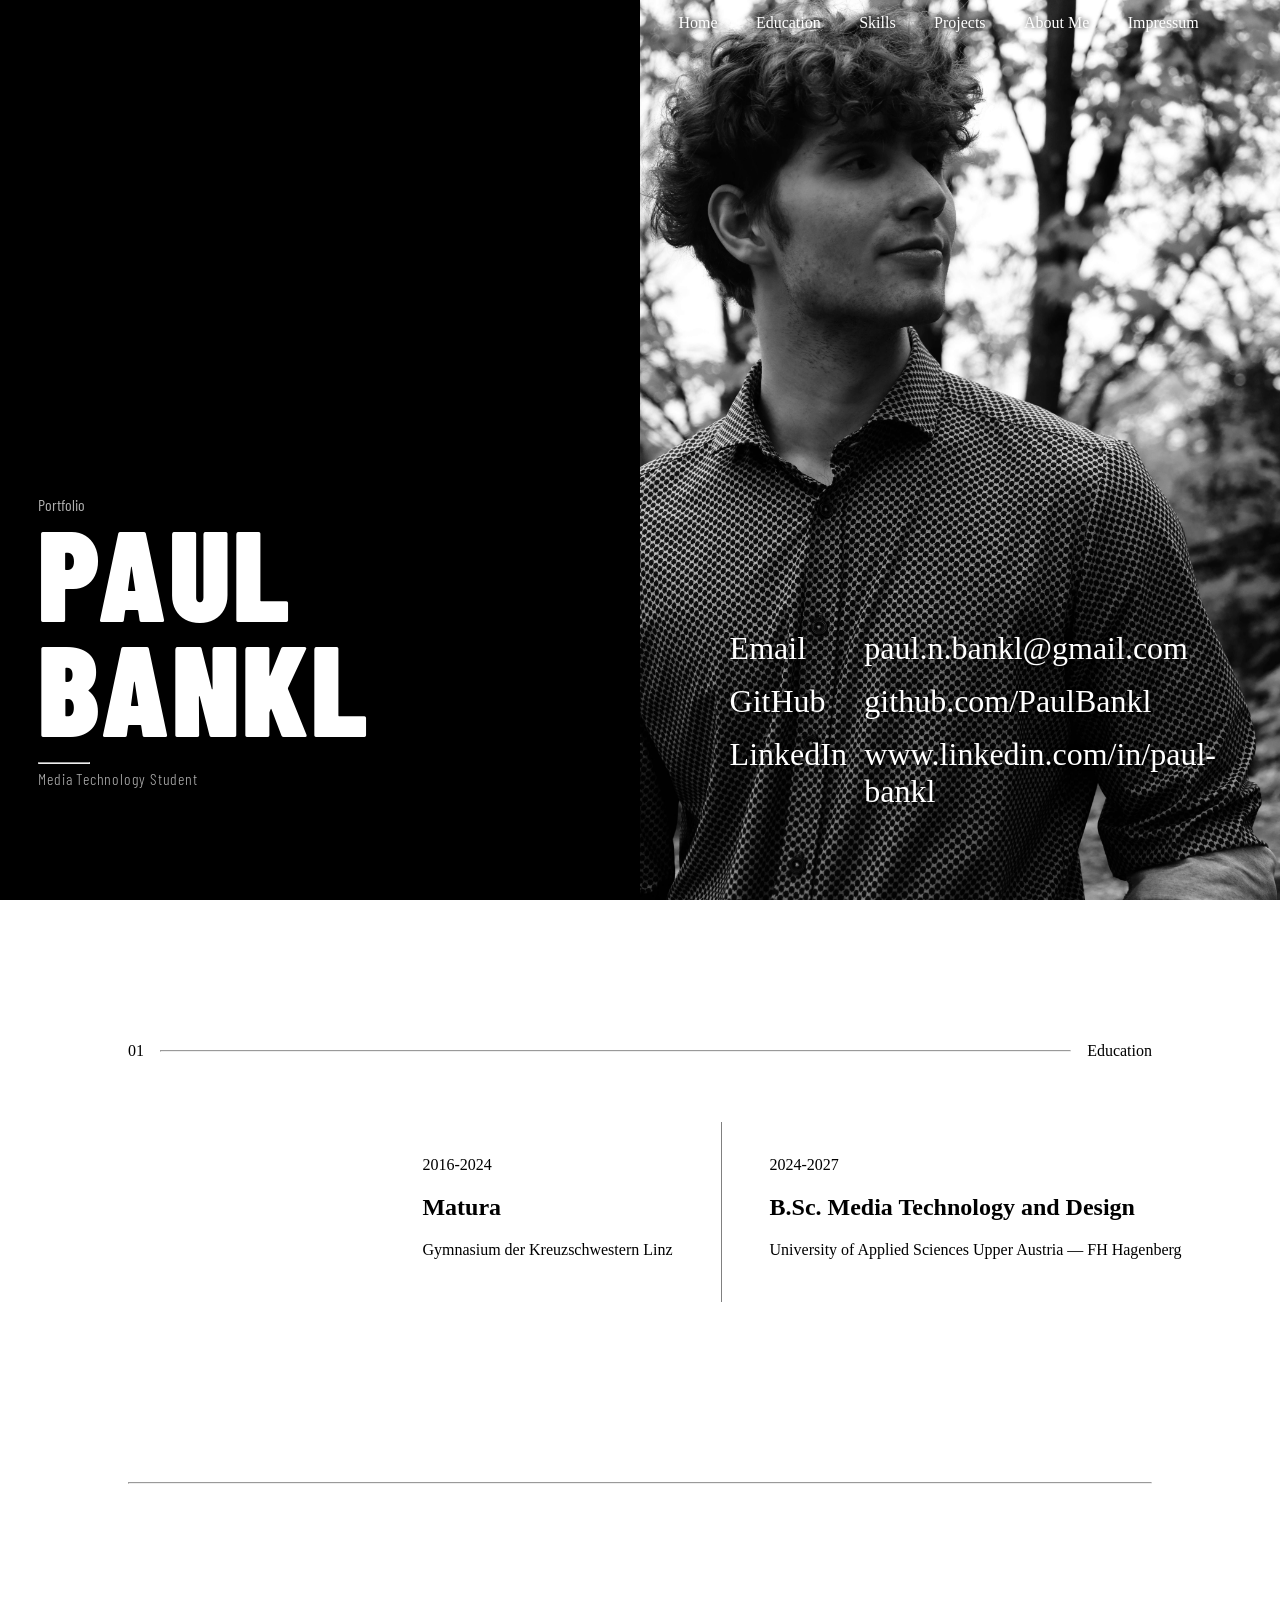
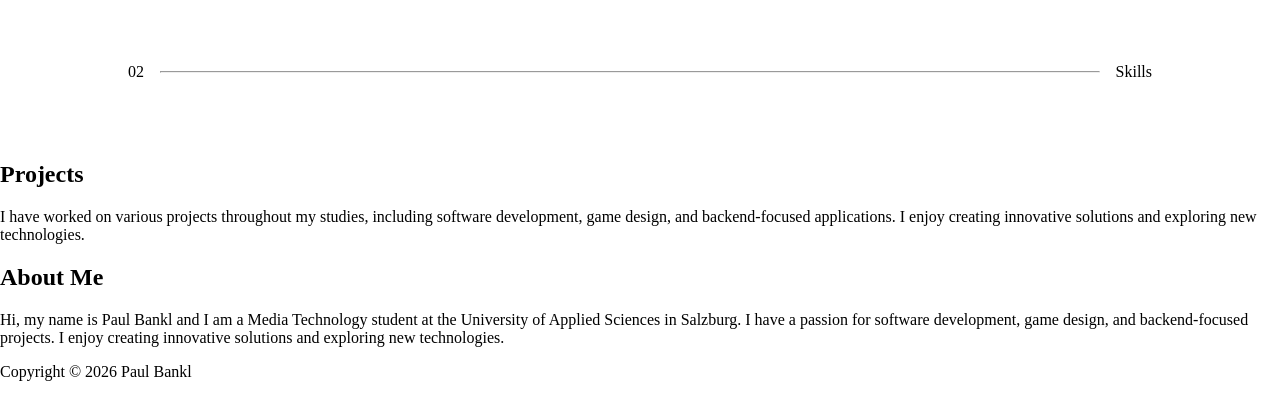
==== public/index.html @ 3359758d "First 2 Sections styled (for now)" ====
<!DOCTYPE html>
<html lang="en">

<head>
    <title>Paul Bankl Portfolio</title>
    <meta name="author" content="Paul Bankl">
    <meta charset="utf-8">
    <meta name="viewport" content="width=device-width, initial-scale=1.0">
    <link rel="stylesheet" href="style.css">

    <link rel="preconnect" href="https://fonts.googleapis.com">
    <link rel="preconnect" href="https://fonts.gstatic.com" crossorigin>
    <link href="https://fonts.googleapis.com/css2?family=Barlow+Condensed:wght@300;400;500;600;700;800;900&display=swap"
        rel="stylesheet">

</head>

<body>

    <section id="IntroArea">
        <div id="leftsideIntro">
            <div id="leftBar">
                <a href="#IntroArea">Paul Bankl - Portfolio</a>
            </div>
            <p id="p1">Portfolio</p>
            <h1 id="Name">Paul <br> Bankl</h1>
            <hr>
            <p id="p2">Media Technology Student</p>
        </div>
        <div id="rightsideIntro">
            <nav class="navbar">
                <a href="#IntroArea">Home</a>
                <a href="#Education">Education</a>
                <a href="#Skills">Skills</a>
                <a href="#Projects">Projects</a>
                <a href="#AboutMe">About Me</a>
                <a href="#footer">Impressum</a>
            </nav>
            <div class="socials">
                <div>
                    <p>Email</p>
                    <p>GitHub</p>
                    <p>LinkedIn</p>
                </div>
                <div>
                    <a href="mailto:paul.n.bankl@gmail.com">paul.n.bankl@gmail.com</a>
                    <a href="https://github.com/PaulBankl" target="_blank">github.com/PaulBankl</a>
                    <a href="https://www.linkedin.com/in/paul-bankl" target="_blank">www.linkedin.com/in/paul-bankl</a>
                </div>
            </div>
    </section>
    <section id="Education">
        <div class="topRows">
            <p>01</p>
            <hr>
            <p id="EducationTitle">Education</p>
        </div>
        <div class="edu">
            <div>
                <p>2016-2024</p>
                <h1>Matura</h1>
                <p>Gymnasium der Kreuzschwestern Linz</p>
            </div>
            <div class="vertical-line"></div>
            <div>
                <p>2024-2027</p>
                <h1>B.Sc. Media Technology and Design</h1>
                <a href="https://fh-ooe.at/campus-hagenberg" target="_blank">University of Applied Sciences Upper Austria — FH Hagenberg</a>
            </div>
        </div>
        <hr>
    </section>
    <section id="Skills">
        <div class="topRows">
            <p>02</p>
            <hr>
            <p id="SkillsTitle">Skills</p>
        </div>
    </section>
    <section id="Projects">
        <h2>Projects</h2>
        <p>I have worked on various projects throughout my studies, including software development, game design, and
            backend-focused applications. I enjoy creating innovative solutions and exploring new technologies.</p>
    </section>
    <section id="AboutMe">
        <h2>About Me</h2>
        <p>Hi, my name is Paul Bankl and I am a Media Technology student at the University of Applied Sciences in
            Salzburg. I have a passion for software development, game design, and backend-focused projects. I enjoy
            creating innovative solutions and exploring new technologies.</p>
    </section>





    <footer id="footer">
        <p>Copyright © 2026 Paul Bankl</p>

    </footer>
    <script>
        const navbar = document.querySelector(".navbar");
        const leftBar = document.getElementById("leftBar");

        window.addEventListener("scroll", () => {
            if (window.scrollY > 80) {
                navbar.classList.add("scrolled");
                leftBar.classList.add("scrolled");
            } else {
                navbar.classList.remove("scrolled");
                leftBar.classList.remove("scrolled");
            }
        });
    </script>
</body>

</html>
---- public/style.css ----
*,
*::before,
*::after {
    box-sizing: border-box;
}

html,
body {
    margin: 0;
    padding: 0;
}

/* Intro Area */
#IntroArea {
    height: 100vh;
    display: flex;
    flex-direction: row;
    margin: 0;
}
#leftsideIntro{
    background-color: black;
    flex: 1 1 50vw;
    width: 50vw;
    color:gray;
}
#p1{
    margin-top: 55vh;
    margin-left: 3vw;
    margin-bottom: 0;
    font-family: "Barlow Condensed", Arial, sans-serif;
    font-weight: 400;
    color:#b0b0b0

}

#p2{
    color:#b0b0b0;
    margin-left: 3vw;
    margin-top: .5vh;
    font-family: "Barlow Condensed", Arial, sans-serif;
    font-weight: 300;
    letter-spacing: 0.05em;
}

#leftsideIntro hr{
    color: gray;
    width: 4vw;
     margin-top: 2vh;
    margin-left: 3vw;
    margin-bottom:0;
}
#leftsideIntro h1{
    color: white;
    margin-top:0vh;
    margin-left: 3vw;
    font-family: "Barlow Condensed", Arial, sans-serif;
    font-size: 8rem;
    font-weight: 900;
    line-height: .9;
    text-transform: uppercase;
    letter-spacing: 0.02em;
    margin-bottom: 0;
}
#rightsideIntro{
    background-image: url("images/profilepic.jpg");
    background-size: cover;
    background-position: center;
    background-repeat: no-repeat;
    flex: 1 1 50vw;
    width: 50vw;
}
#leftBar a{
    position: fixed;
    width: 50vw;
    color: black;
    height: 5vh;
    margin-top: 0;
    padding-left: 3vw;
    padding-top: 1.5vh;
}

.navbar{
    position: fixed;
    display: flex;
    flex-direction: row;
    align-items: center;
    width: 50vw;
    margin-top: 0;
    height: 5vh;
}
.navbar a{
    margin-left: 3vw;
    text-decoration: none;
    color: white;
    text-shadow: 0px 0px 5px black;
}
.navbar.scrolled{
    background-color: white;
    border-bottom: 1px solid black;
}
.navbar.scrolled a{
    color: black;
    text-shadow: none;
}
#leftBar.scrolled a{
    background-color: white;
    border-bottom: 1px solid black;
    text-decoration: none;
}

.socials {
    display: grid;
    grid-template-columns: 1fr 2fr ;
    grid-template-rows: 1fr 1fr 1fr;
    width: 38vw;
    height: auto;
    margin-top: 70vh;
    margin-left: 7vw;
    
}
.socials a, .socials p{
    color: white;
    text-decoration: none;
    text-shadow: 0px 0px 5px black;
    font-size: 2rem;
    margin: 0;
    margin-bottom: 1rem;
}
.socials a{
    display: block;
}

hr{
    width: 70vw;
}

/* Education */

#Education{
    height: 55vh;
    margin: 0;
}
.topRows{
    display: flex;
    flex-direction: row;
    align-items: center;
    margin-top: 14vh;
    width: 80vw;
    margin-left: 10vw;
    margin-right: 10vw;
    margin-bottom: 5vw;
    gap: 1rem;
}
.edu {
    margin-left: 33vw;
    color: black;
     display: flex;
    flex-direction: row;
    gap: 3rem;
    margin-bottom: 15vh;
    margin-bottom: 20vh;
}
.edu a{
    text-decoration: none;
    color: black;
    display: block;
}
.vertical-line{
    margin-top: -2vh;
    width: 1px;
    background-color: gray;
    height: 20vh;
}
#Education hr{
    width: 80vw;
    margin: 0 auto;
}

/* Skills */

#Skills hr{
    width: 80vw;
    margin: 0 auto;
}
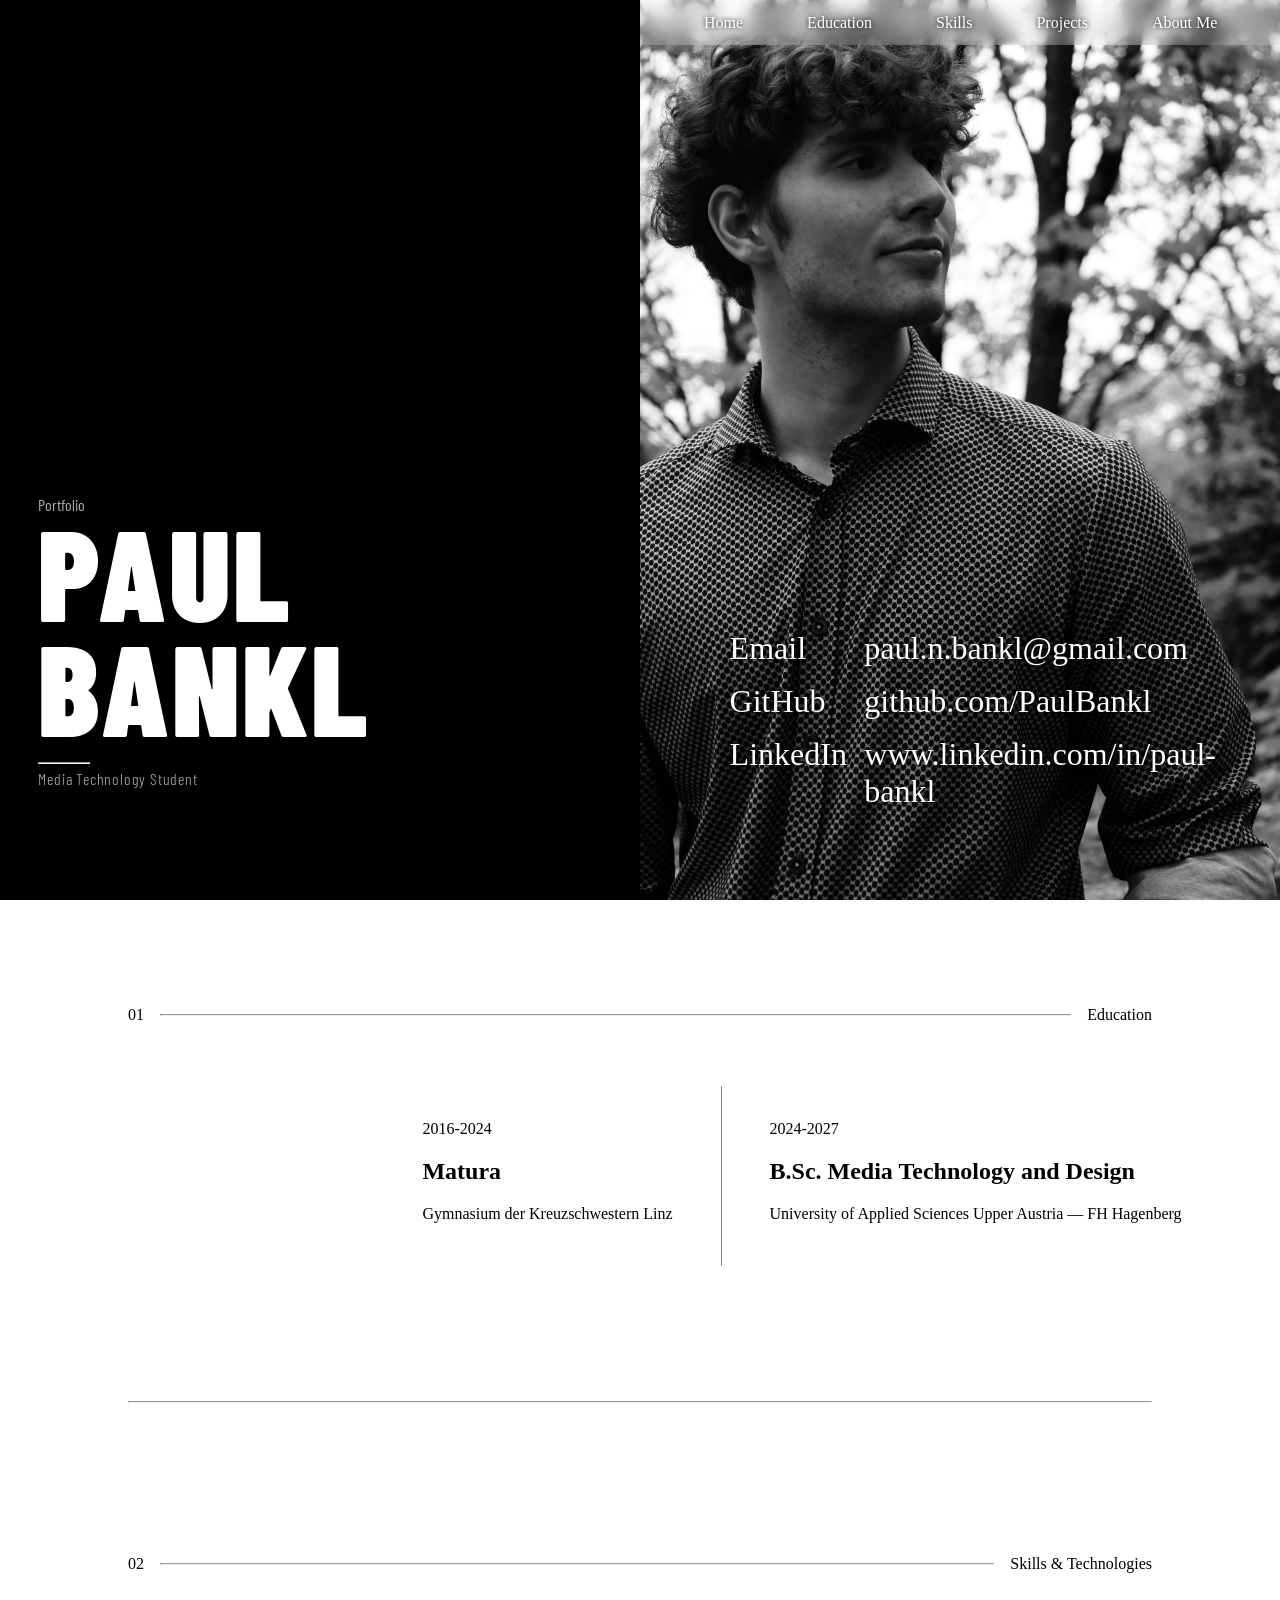
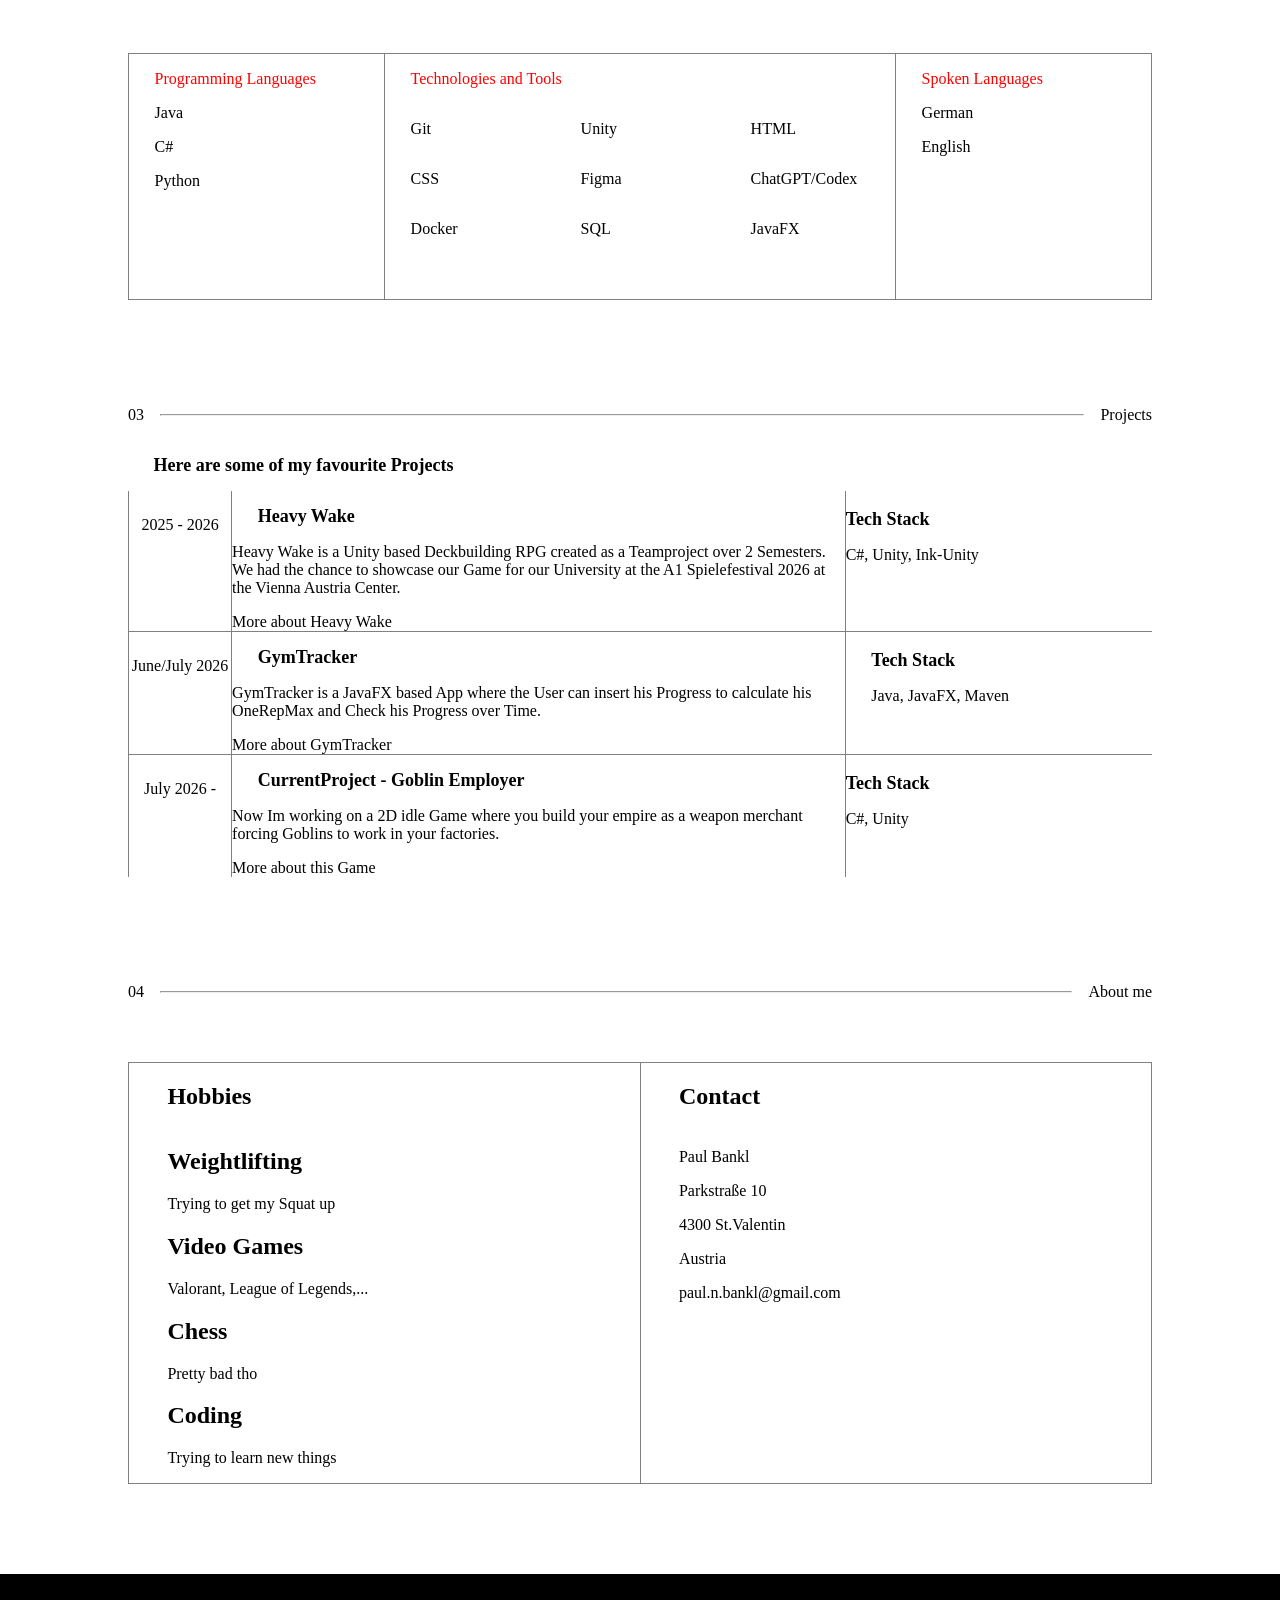
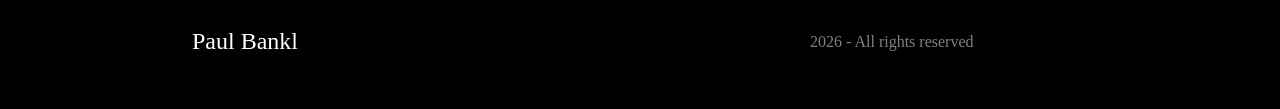
==== commit 2dc97757: "more styling, skill and about me section advanced, blur effect on navbar" ====
--- a/public/index.html
+++ b/public/index.html
@@ -34,7 +34,6 @@
                 <a href="#Skills">Skills</a>
                 <a href="#Projects">Projects</a>
                 <a href="#AboutMe">About Me</a>
-                <a href="#footer">Impressum</a>
             </nav>
             <div class="socials">
                 <div>
@@ -53,7 +52,7 @@
         <div class="topRows">
             <p>01</p>
             <hr>
-            <p id="EducationTitle">Education</p>
+            <p class="SectionTitles">Education</p>
         </div>
         <div class="edu">
             <div>
@@ -65,7 +64,8 @@
             <div>
                 <p>2024-2027</p>
                 <h1>B.Sc. Media Technology and Design</h1>
-                <a href="https://fh-ooe.at/campus-hagenberg" target="_blank">University of Applied Sciences Upper Austria — FH Hagenberg</a>
+                <a href="https://fh-ooe.at/campus-hagenberg" target="_blank">University of Applied Sciences Upper
+                    Austria — FH Hagenberg</a>
             </div>
         </div>
         <hr>
@@ -74,19 +74,124 @@
         <div class="topRows">
             <p>02</p>
             <hr>
-            <p id="SkillsTitle">Skills</p>
+            <p class="SectionTitles">Skills & Technologies</p>
+        </div>
+        <div id="SkillList">
+            <div id="skillbox1">
+                <p class="SkillTitle">Programming Languages</p>
+                <p>Java</p>
+                <p>C#</p>
+                <p>Python</p>
+            </div>
+            <div id="skillbox2">
+                <p class="SkillTitle">Technologies and Tools</p>
+                <div id="TechGrid">
+                    <p>Git</p>
+                    <p>Unity</p>
+                    <p>HTML</p>
+                    <p>CSS</p>
+                    <p>Figma</p>
+                    <p>ChatGPT/Codex</p>
+                    <p>Docker</p>
+                    <p>SQL</p>
+                    <p>JavaFX</p>
+                </div>
+            </div>
+            <div id="skillbox3">
+                <p class="SkillTitle">Spoken Languages</p>
+                <p>German</p>
+                <p>English</p>
+            </div>
         </div>
     </section>
     <section id="Projects">
-        <h2>Projects</h2>
-        <p>I have worked on various projects throughout my studies, including software development, game design, and
-            backend-focused applications. I enjoy creating innovative solutions and exploring new technologies.</p>
-    </section>
+        <div class="topRows">
+            <p>03</p>
+            <hr>
+            <p class="SectionTitles">Projects</p>
+        </div>
+        <h1 id="FavP">Here are some of my favourite Projects</h1>
+        <div id="ProjectBox">
+
+            <div id="HeavyWake">
+                <div class="ProjectDate">
+                    <p>2025 - 2026</p>
+                </div>
+                <div class="MainProject">
+                    <h1>Heavy Wake</h1>
+                    <p>Heavy Wake is a Unity based Deckbuilding RPG created as a Teamproject over 2 Semesters. We had
+                        the chance
+                        to showcase our Game for our University at the A1 Spielefestival 2026 at the Vienna Austria
+                        Center. </p>
+                    <a>More about Heavy Wake</a>
+                </div>
+                <div class="TechStack">
+                    <h1>Tech Stack</h1>
+                    <p>C#, Unity, Ink-Unity</p>
+                </div>
+            </div>
+            <div id="GymTracker">
+                <div class="ProjectDate">
+                    <p>June/July 2026</p>
+                </div>
+                <div class="MainProject">
+                    <h1>GymTracker</h1>
+                    <p>GymTracker is a JavaFX based App where the User can insert his Progress to calculate his
+                        OneRepMax and Check his Progress over Time. </p>
+                    <a>More about GymTracker</a>
+                </div>
+                <div class="TechStack">
+                    <div>
+                        <h1>Tech Stack</h1>
+                        <p>Java, JavaFX, Maven</p>
+                    </div>
+                </div>
+            </div>
+            <div id="CurrentProject">
+                <div class="ProjectDate">
+                    <p>July 2026 -</p>
+                </div>
+                <div class="MainProject">
+                    <h1>CurrentProject - Goblin Employer</h1>
+                    <p>Now Im working on a 2D idle Game where you build your empire as a weapon merchant forcing Goblins
+                        to work in your factories. </p>
+                    <a>More about this Game</a>
+                </div>
+                <div class="TechStack">
+                    <h1>Tech Stack</h1>
+                    <p>C#, Unity</p>
+                </div>
+            </div>
+        </div>
+    </section>
+
     <section id="AboutMe">
-        <h2>About Me</h2>
-        <p>Hi, my name is Paul Bankl and I am a Media Technology student at the University of Applied Sciences in
-            Salzburg. I have a passion for software development, game design, and backend-focused projects. I enjoy
-            creating innovative solutions and exploring new technologies.</p>
+        <div class="topRows">
+            <p>04</p>
+            <hr>
+            <p class="SectionTitles">About me</p>
+        </div>
+        <div id="AboutMain">
+            <div id="Hobbies">
+                <h1>Hobbies</h1>
+                <h2>Weightlifting</h2>
+                <p>Trying to get my Squat up</p>
+                <h2>Video Games</h2>
+                <p>Valorant, League of Legends,...</p>
+                <h2>Chess</h2>
+                <p>Pretty bad tho</p>
+                <h2>Coding</h2>
+                <p>Trying to learn new things</p>
+            </div>
+            <div id="Contact">
+                <h1>Contact</h1>
+                <p>Paul Bankl</p>
+                <p>Parkstraße 10</p>
+                <p>4300 St.Valentin</p>
+                <p>Austria</p>
+                <p>paul.n.bankl@gmail.com</p>
+            </div>
+        </div>
     </section>
 
 
@@ -94,8 +199,8 @@
 
 
     <footer id="footer">
-        <p>Copyright © 2026 Paul Bankl</p>
-
+        <a href="#IntroArea">Paul Bankl</a>
+        <p>2026 - All rights reserved</p>
     </footer>
     <script>
         const navbar = document.querySelector(".navbar");
--- a/public/style.css
+++ b/public/style.css
@@ -17,24 +17,25 @@
     flex-direction: row;
     margin: 0;
 }
-#leftsideIntro{
+
+#leftsideIntro {
     background-color: black;
     flex: 1 1 50vw;
     width: 50vw;
-    color:gray;
-}
-#p1{
+    color: gray;
+}
+
+#p1 {
     margin-top: 55vh;
     margin-left: 3vw;
     margin-bottom: 0;
     font-family: "Barlow Condensed", Arial, sans-serif;
     font-weight: 400;
-    color:#b0b0b0
-
-}
-
-#p2{
-    color:#b0b0b0;
+    color: #b0b0b0
+}
+
+#p2 {
+    color: #b0b0b0;
     margin-left: 3vw;
     margin-top: .5vh;
     font-family: "Barlow Condensed", Arial, sans-serif;
@@ -42,16 +43,17 @@
     letter-spacing: 0.05em;
 }
 
-#leftsideIntro hr{
+#leftsideIntro hr {
     color: gray;
     width: 4vw;
-     margin-top: 2vh;
-    margin-left: 3vw;
-    margin-bottom:0;
-}
-#leftsideIntro h1{
+    margin-top: 2vh;
+    margin-left: 3vw;
+    margin-bottom: 0;
+}
+
+#leftsideIntro h1 {
     color: white;
-    margin-top:0vh;
+    margin-top: 0vh;
     margin-left: 3vw;
     font-family: "Barlow Condensed", Arial, sans-serif;
     font-size: 8rem;
@@ -61,15 +63,17 @@
     letter-spacing: 0.02em;
     margin-bottom: 0;
 }
-#rightsideIntro{
-    background-image: url("images/profilepic.jpg");
+
+#rightsideIntro {
+    background-image: url(images/profilepic.jpg);
     background-size: cover;
     background-position: center;
     background-repeat: no-repeat;
     flex: 1 1 50vw;
     width: 50vw;
 }
-#leftBar a{
+
+#leftBar a {
     position: fixed;
     width: 50vw;
     color: black;
@@ -79,7 +83,10 @@
     padding-top: 1.5vh;
 }
 
-.navbar{
+.navbar {
+    background-color: rgba(255, 255, 255, 0.2);
+    backdrop-filter: blur(10px);
+    -webkit-backdrop-filter: blur(10px);
     position: fixed;
     display: flex;
     flex-direction: row;
@@ -88,21 +95,25 @@
     margin-top: 0;
     height: 5vh;
 }
-.navbar a{
-    margin-left: 3vw;
+
+.navbar a {
+    margin-left: 5vw;
     text-decoration: none;
     color: white;
     text-shadow: 0px 0px 5px black;
 }
-.navbar.scrolled{
+
+.navbar.scrolled {
     background-color: white;
     border-bottom: 1px solid black;
 }
-.navbar.scrolled a{
+
+.navbar.scrolled a {
     color: black;
     text-shadow: none;
 }
-#leftBar.scrolled a{
+
+#leftBar.scrolled a {
     background-color: white;
     border-bottom: 1px solid black;
     text-decoration: none;
@@ -110,15 +121,17 @@
 
 .socials {
     display: grid;
-    grid-template-columns: 1fr 2fr ;
+    grid-template-columns: 1fr 2fr;
     grid-template-rows: 1fr 1fr 1fr;
     width: 38vw;
     height: auto;
     margin-top: 70vh;
     margin-left: 7vw;
-    
-}
-.socials a, .socials p{
+
+}
+
+.socials a,
+.socials p {
     color: white;
     text-decoration: none;
     text-shadow: 0px 0px 5px black;
@@ -126,59 +139,281 @@
     margin: 0;
     margin-bottom: 1rem;
 }
-.socials a{
+
+.socials a {
     display: block;
 }
 
-hr{
+hr {
     width: 70vw;
 }
 
 /* Education */
 
-#Education{
+#Education {
     height: 55vh;
     margin: 0;
 }
-.topRows{
+
+.topRows {
     display: flex;
     flex-direction: row;
     align-items: center;
-    margin-top: 14vh;
+    margin-top: 10vh;
     width: 80vw;
     margin-left: 10vw;
     margin-right: 10vw;
     margin-bottom: 5vw;
     gap: 1rem;
-}
+    white-space: nowrap;
+}
+
 .edu {
     margin-left: 33vw;
     color: black;
-     display: flex;
+    display: flex;
     flex-direction: row;
     gap: 3rem;
     margin-bottom: 15vh;
-    margin-bottom: 20vh;
-}
-.edu a{
+}
+
+.edu a {
     text-decoration: none;
     color: black;
     display: block;
 }
-.vertical-line{
+
+.vertical-line {
     margin-top: -2vh;
     width: 1px;
     background-color: gray;
     height: 20vh;
 }
-#Education hr{
+
+#Education hr {
     width: 80vw;
     margin: 0 auto;
 }
 
 /* Skills */
 
-#Skills hr{
+#Skills hr {
     width: 80vw;
     margin: 0 auto;
 }
+
+#Skills .topRows {
+    margin-top: 6vh;
+}
+
+
+#SkillList {
+    margin-left: 10vw;
+    width: 80vw;
+    display: flex;
+    flex-direction: row;
+}
+
+#skillbox1,
+#skillbox3 {
+    flex: 1;
+    border-top: 1px solid gray;
+    border-bottom: 1px solid gray;
+    border-left: 1px solid gray;
+}
+
+#skillbox2 {
+    flex: 2;
+    border-top: 1px solid gray;
+    border-bottom: 1px solid gray;
+    border-left: 1px solid gray;
+}
+
+#TechGrid:last-child {
+    padding-bottom: 5vh;
+}
+
+#TechGrid {
+    display: grid;
+    grid-template-columns: repeat(3, 1fr);
+}
+
+#skillbox3 {
+    border-right: 1px solid gray;
+}
+
+#skillbox1 p,
+#skillbox2 p,
+#skillbox3 p {
+    margin-left: 2vw;
+}
+
+.SkillTitle {
+    color: red;
+}
+
+/*Projects */
+
+#Projects hr {
+    width: 80vw;
+    margin: 0 auto;
+}
+
+#Projects .topRows {
+    margin-bottom: 0vh;
+}
+#FavP {
+    font-size: large;
+    margin-left: 12vw;
+}
+
+#ProjectBox {
+    width: 80vw;
+    display: flex;
+    flex-direction: column;
+}
+
+#HeavyWake,
+#GymTracker,
+#CurrentProject {
+    width: 80vw;
+    display: flex;
+    margin-left: 10vw;
+}
+
+.ProjectDate,
+.MainProject,
+.TechStack {
+    border-bottom: 1px solid gray;
+    border-left: 1px solid gray;
+}
+
+#CurrentProject .ProjectDate, #CurrentProject .MainProject, #CurrentProject .TechStack {
+    border-bottom: none;
+    border-left: 1px solid gray;
+}
+
+.MainProject h1 {
+    margin-left: 2vw;
+}
+
+.ProjectDate {
+    flex: 1;
+    display: flex;
+    flex-direction: column;
+    align-items: center;
+}
+
+.MainProject {
+    flex: 6;
+}
+.TechStack h1 {
+    margin: 0;
+    margin-top: 2vh;
+}
+.TechStack {
+    flex: 3;
+}
+.TechStack > div {
+    margin-left: 2vw;
+}
+.ProjectDate p {
+    margin-top: 2vw;
+}
+
+#Projects h1 {
+    font-size: large;
+}
+
+
+
+
+
+/*About Me*/
+#AboutMe .topRows {
+    margin-bottom: 5vh;
+}
+
+#AboutMe hr {
+    width: 80vw;
+    margin: 0 auto;
+}
+
+#AboutMain {
+    margin-left: 10vw;
+    width: 80vw;
+    display: flex;
+    flex-direction: row;
+}
+
+#AboutMain h1 {
+    margin-left: 3vw;
+}
+
+#AboutMain h2 {
+    margin-left: 3vw;
+}
+
+#Hobbies,
+#Contact {
+    flex: 1;
+    border-top: 1px solid gray;
+    border-bottom: 1px solid gray;
+    border-left: 1px solid gray;
+}
+
+#Hobbies p,
+#Contact p {
+    margin-left: 3vw;
+}
+
+#AboutMain h1 {
+    margin-bottom: 3vw;
+}
+
+#Contact {
+    border-right: 1px solid gray;
+}
+
+
+
+/*Footer*/
+#footer hr {
+    width: 80vw;
+    margin: 0 auto;
+}
+
+#footer .topRows {
+    margin-bottom: 0;
+}
+
+#Imp {
+    margin-left: 10vw;
+    margin-right: 10vw;
+    display: flex;
+    justify-content: space-between;
+    gap: 10rem;
+}
+
+#footer {
+    margin-top: 10vh;
+    background-color: black;
+    color: white;
+    height: 15vh;
+    display: flex;
+    flex-direction: row;
+    align-items: center;
+}
+
+
+#footer a {
+    margin-left: 15vw;
+    font-size: x-large;
+    text-decoration: none;
+    color: white;
+}
+
+#footer p {
+    margin-left: 40vw;
+    color: gray;
+}
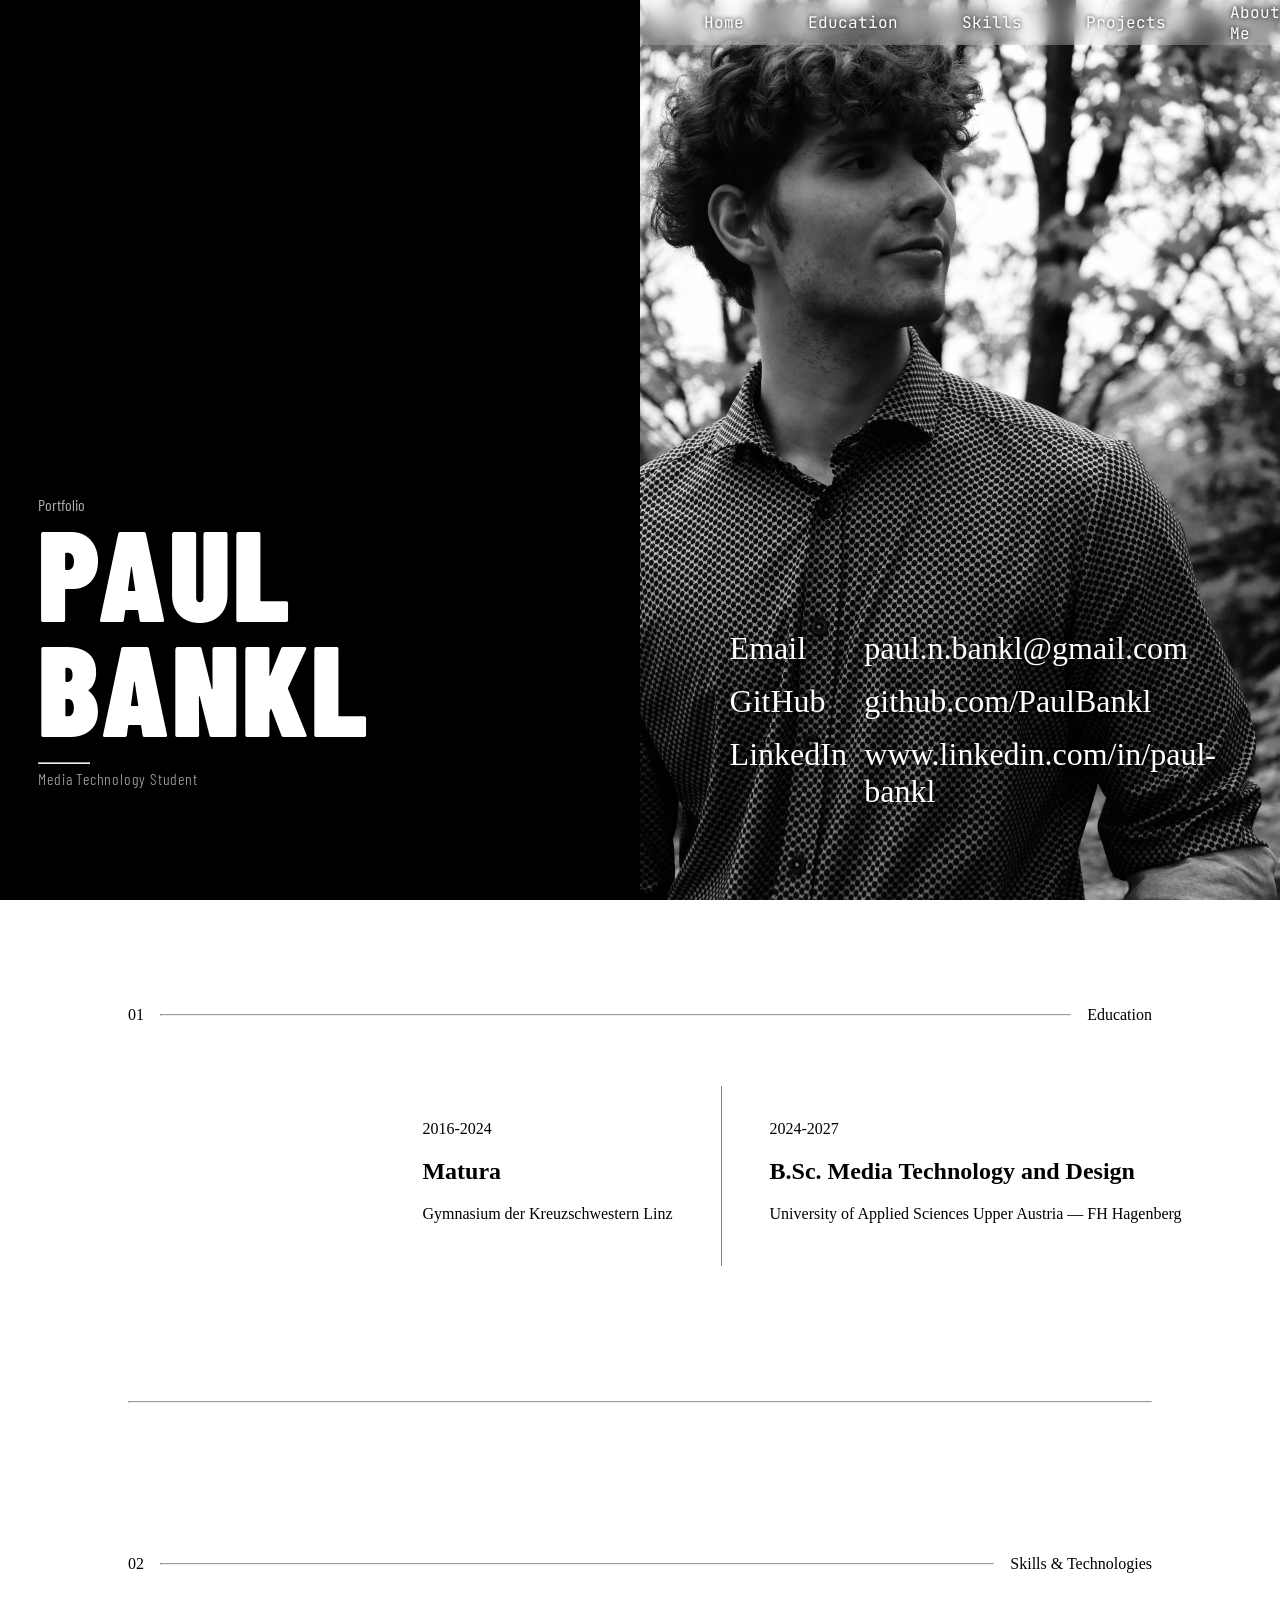
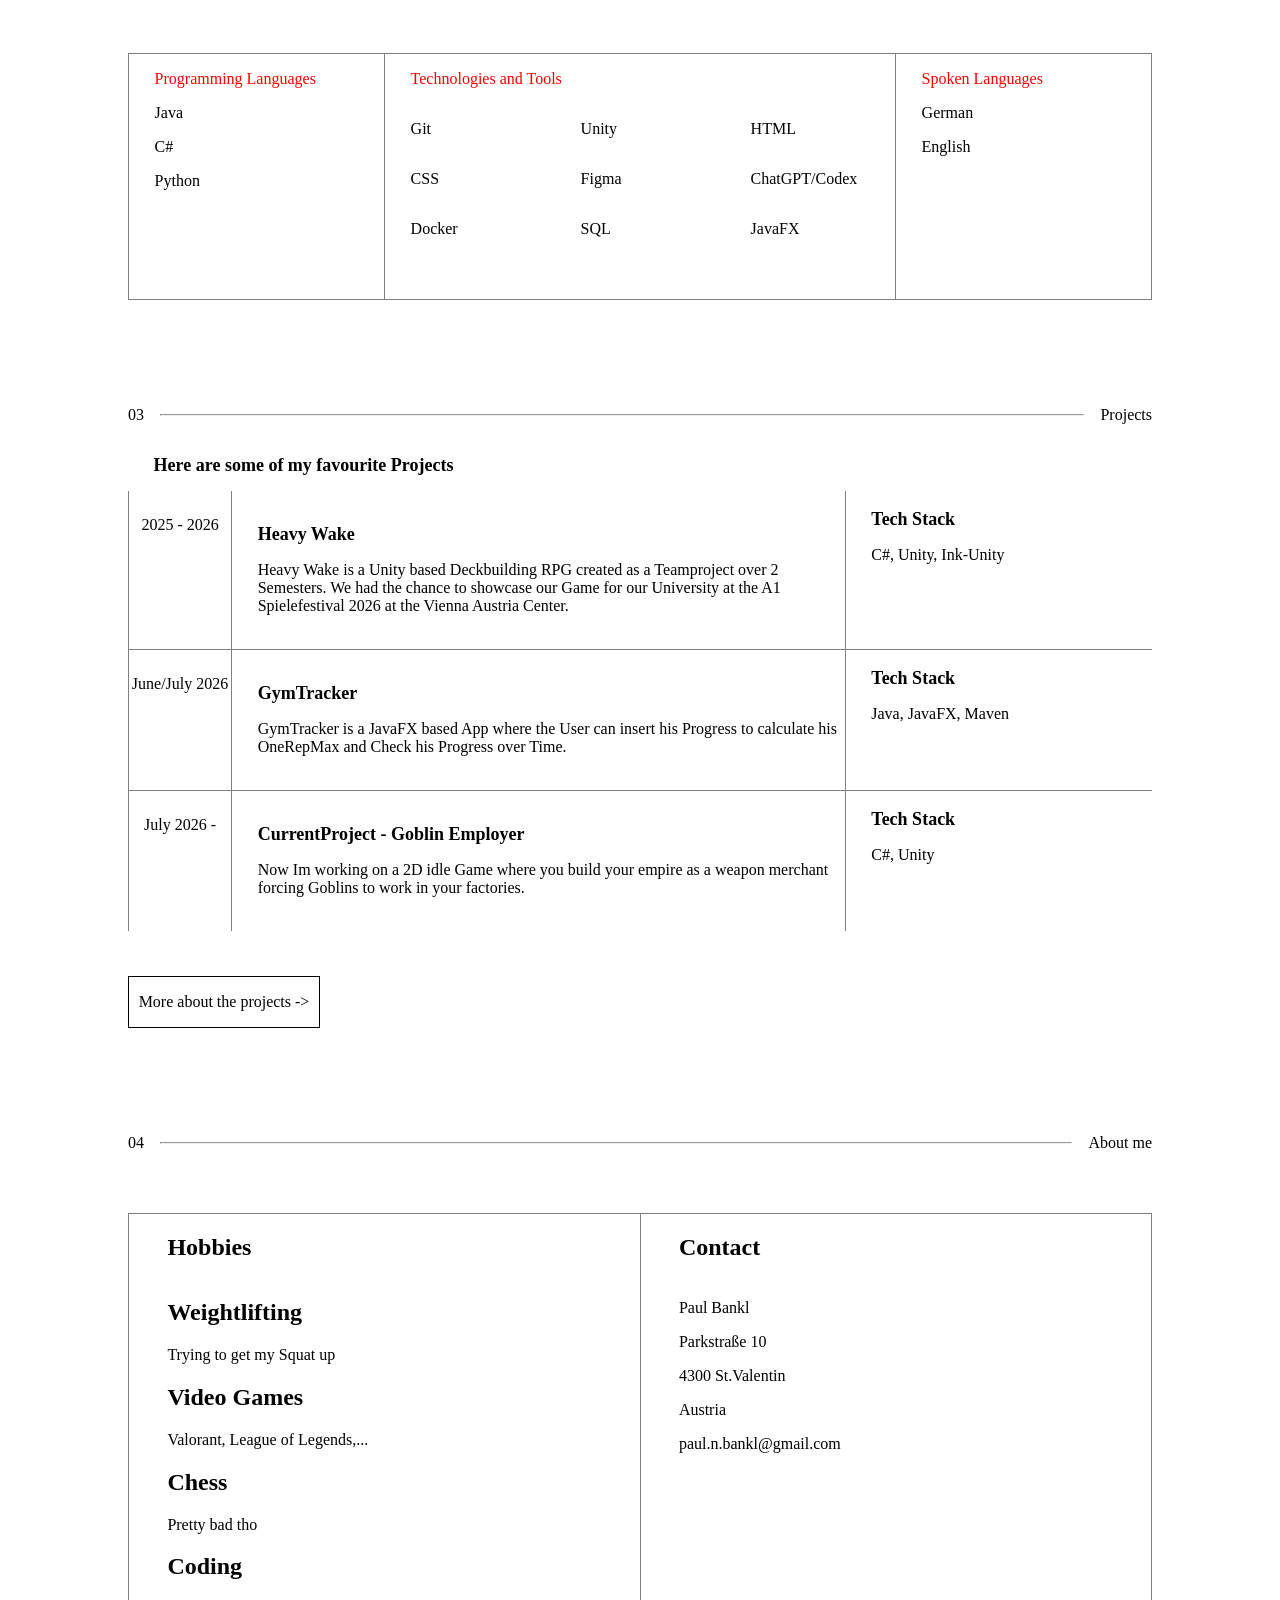
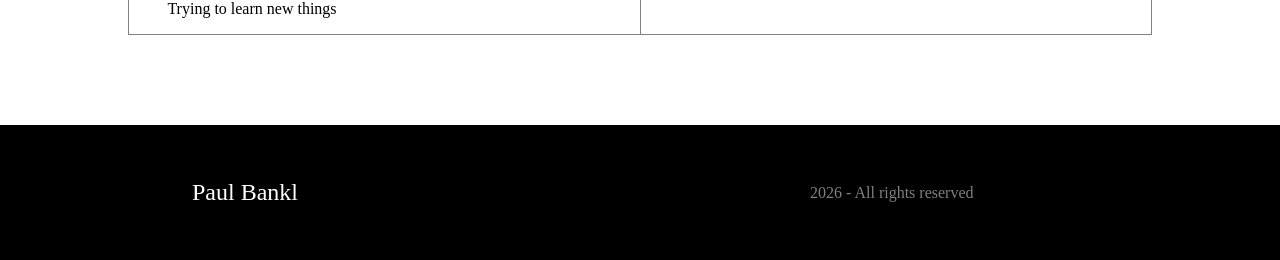
==== commit 804a3f52: "mainpage almost complete" ====
--- a/public/index.html
+++ b/public/index.html
@@ -8,10 +8,10 @@
     <meta name="viewport" content="width=device-width, initial-scale=1.0">
     <link rel="stylesheet" href="style.css">
 
-    <link rel="preconnect" href="https://fonts.googleapis.com">
-    <link rel="preconnect" href="https://fonts.gstatic.com" crossorigin>
-    <link href="https://fonts.googleapis.com/css2?family=Barlow+Condensed:wght@300;400;500;600;700;800;900&display=swap"
-        rel="stylesheet">
+   <link rel="preconnect" href="https://fonts.googleapis.com">
+<link rel="preconnect" href="https://fonts.gstatic.com" crossorigin>
+
+<link href="https://fonts.googleapis.com/css2?family=Barlow+Condensed:wght@300;400;500;600;700;800;900&family=JetBrains+Mono:wght@300;400;500;600;700;800&family=Jost:wght@300;400;500;600;700;800;900&display=swap" rel="stylesheet">
 
 </head>
 
@@ -119,15 +119,17 @@
                 </div>
                 <div class="MainProject">
                     <h1>Heavy Wake</h1>
-                    <p>Heavy Wake is a Unity based Deckbuilding RPG created as a Teamproject over 2 Semesters. We had
+                    <p class="ProjectDescription">Heavy Wake is a Unity based Deckbuilding RPG created as a Teamproject
+                        over 2 Semesters. We had
                         the chance
                         to showcase our Game for our University at the A1 Spielefestival 2026 at the Vienna Austria
                         Center. </p>
-                    <a>More about Heavy Wake</a>
                 </div>
                 <div class="TechStack">
-                    <h1>Tech Stack</h1>
-                    <p>C#, Unity, Ink-Unity</p>
+                    <div>
+                        <h1>Tech Stack</h1>
+                        <p>C#, Unity, Ink-Unity</p>
+                    </div>
                 </div>
             </div>
             <div id="GymTracker">
@@ -136,9 +138,9 @@
                 </div>
                 <div class="MainProject">
                     <h1>GymTracker</h1>
-                    <p>GymTracker is a JavaFX based App where the User can insert his Progress to calculate his
+                    <p class="ProjectDescription">GymTracker is a JavaFX based App where the User can insert his
+                        Progress to calculate his
                         OneRepMax and Check his Progress over Time. </p>
-                    <a>More about GymTracker</a>
                 </div>
                 <div class="TechStack">
                     <div>
@@ -153,16 +155,21 @@
                 </div>
                 <div class="MainProject">
                     <h1>CurrentProject - Goblin Employer</h1>
-                    <p>Now Im working on a 2D idle Game where you build your empire as a weapon merchant forcing Goblins
+                    <p class="ProjectDescription">Now Im working on a 2D idle Game where you build your empire as a
+                        weapon merchant forcing Goblins
                         to work in your factories. </p>
-                    <a>More about this Game</a>
                 </div>
                 <div class="TechStack">
-                    <h1>Tech Stack</h1>
-                    <p>C#, Unity</p>
-                </div>
-            </div>
-        </div>
+                    <div>
+                        <h1>Tech Stack</h1>
+                        <p>C#, Unity</p>
+                    </div>
+                </div>
+            </div>
+        </div>
+        <a href="projects.html#ProjectsIntro" id="MoreProjects">
+            <p>More about the projects -></p>
+        </a>
     </section>
 
     <section id="AboutMe">
--- a/public/style.css
+++ b/public/style.css
@@ -101,6 +101,8 @@
     text-decoration: none;
     color: white;
     text-shadow: 0px 0px 5px black;
+    font-family: "JetBrains Mono", monospace;
+
 }
 
 .navbar.scrolled {
@@ -293,7 +295,7 @@
     border-left: 1px solid gray;
 }
 
-.MainProject h1 {
+.MainProject h1, .ProjectDescription {
     margin-left: 2vw;
 }
 
@@ -306,6 +308,8 @@
 
 .MainProject {
     flex: 6;
+    padding-top: 2vh;
+    padding-bottom: 2vh;
 }
 .TechStack h1 {
     margin: 0;
@@ -325,7 +329,16 @@
     font-size: large;
 }
 
-
+#MoreProjects {
+    display:block;
+    width: 15vw;
+    text-align: center;
+    color: black;
+    text-decoration: none;
+    border: 1px solid black;
+    margin-top: 5vh;
+    margin-left: 10vw;
+}
 
 
 
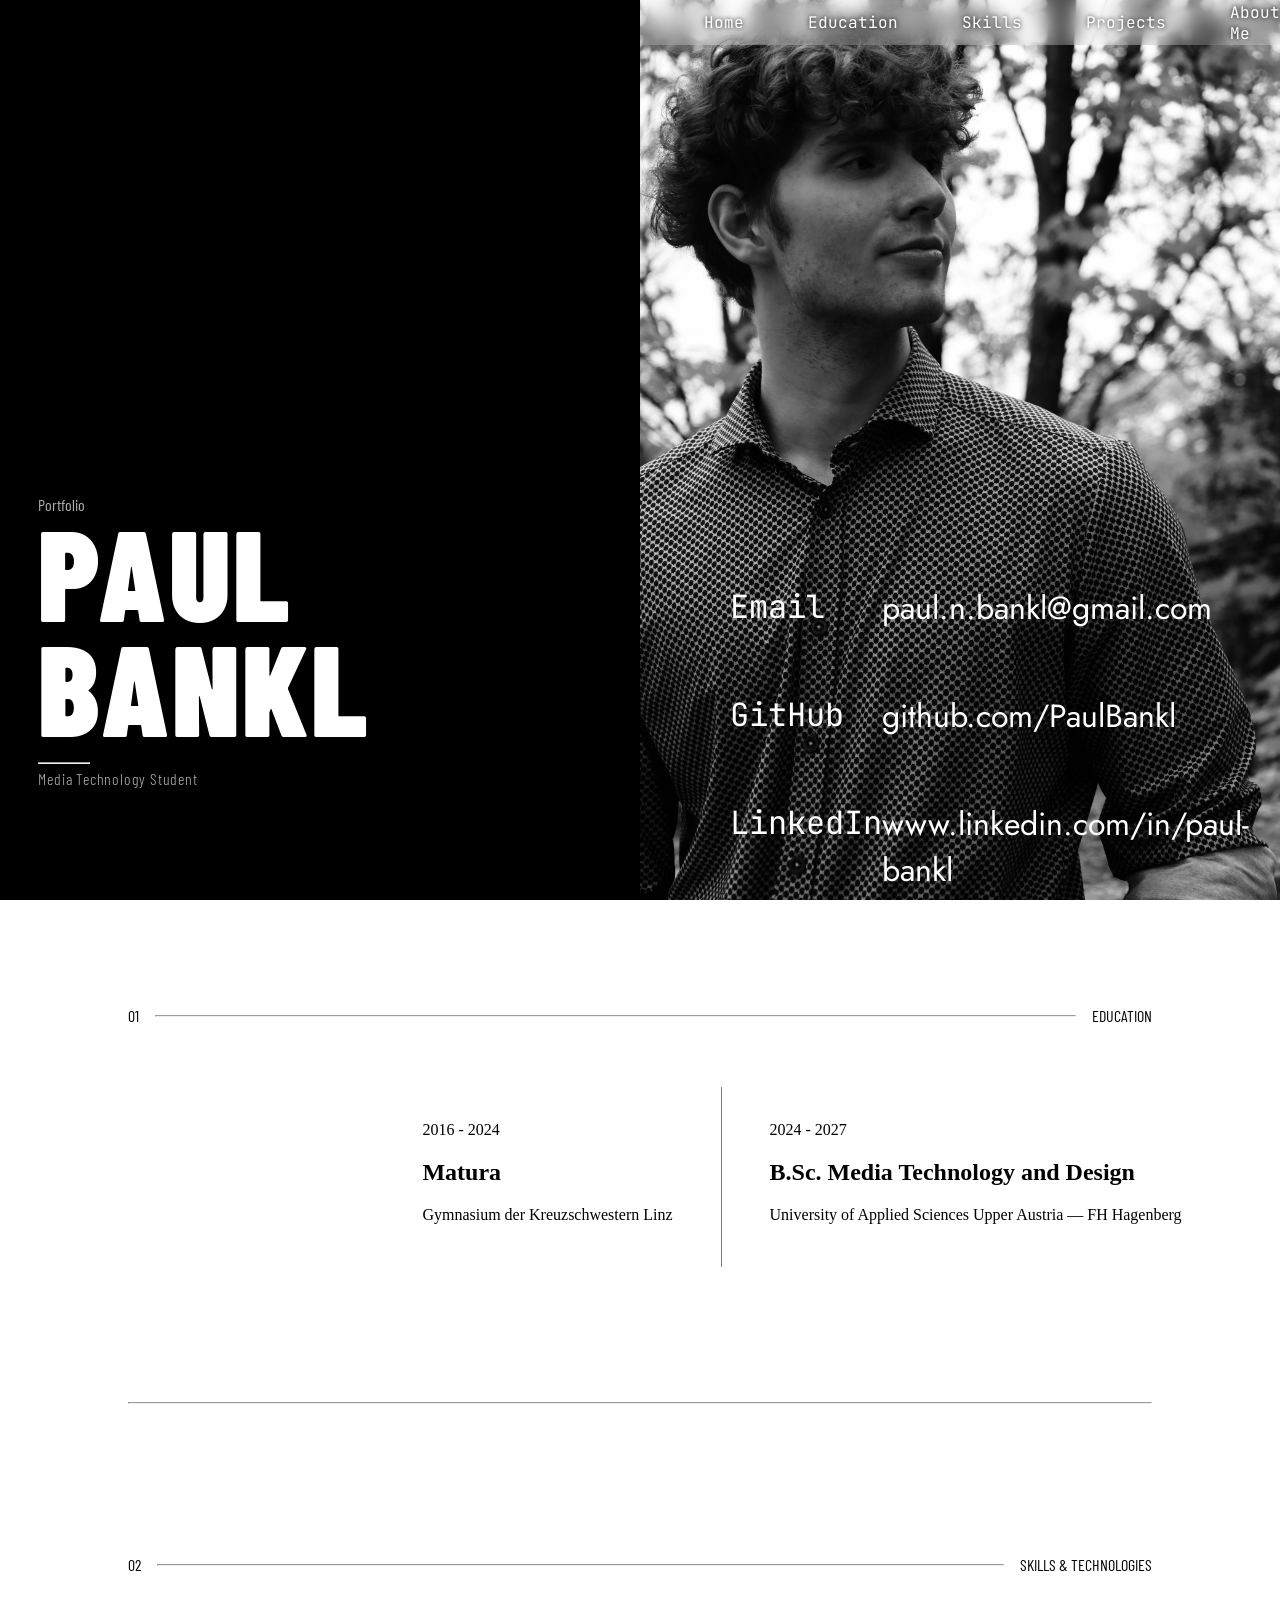
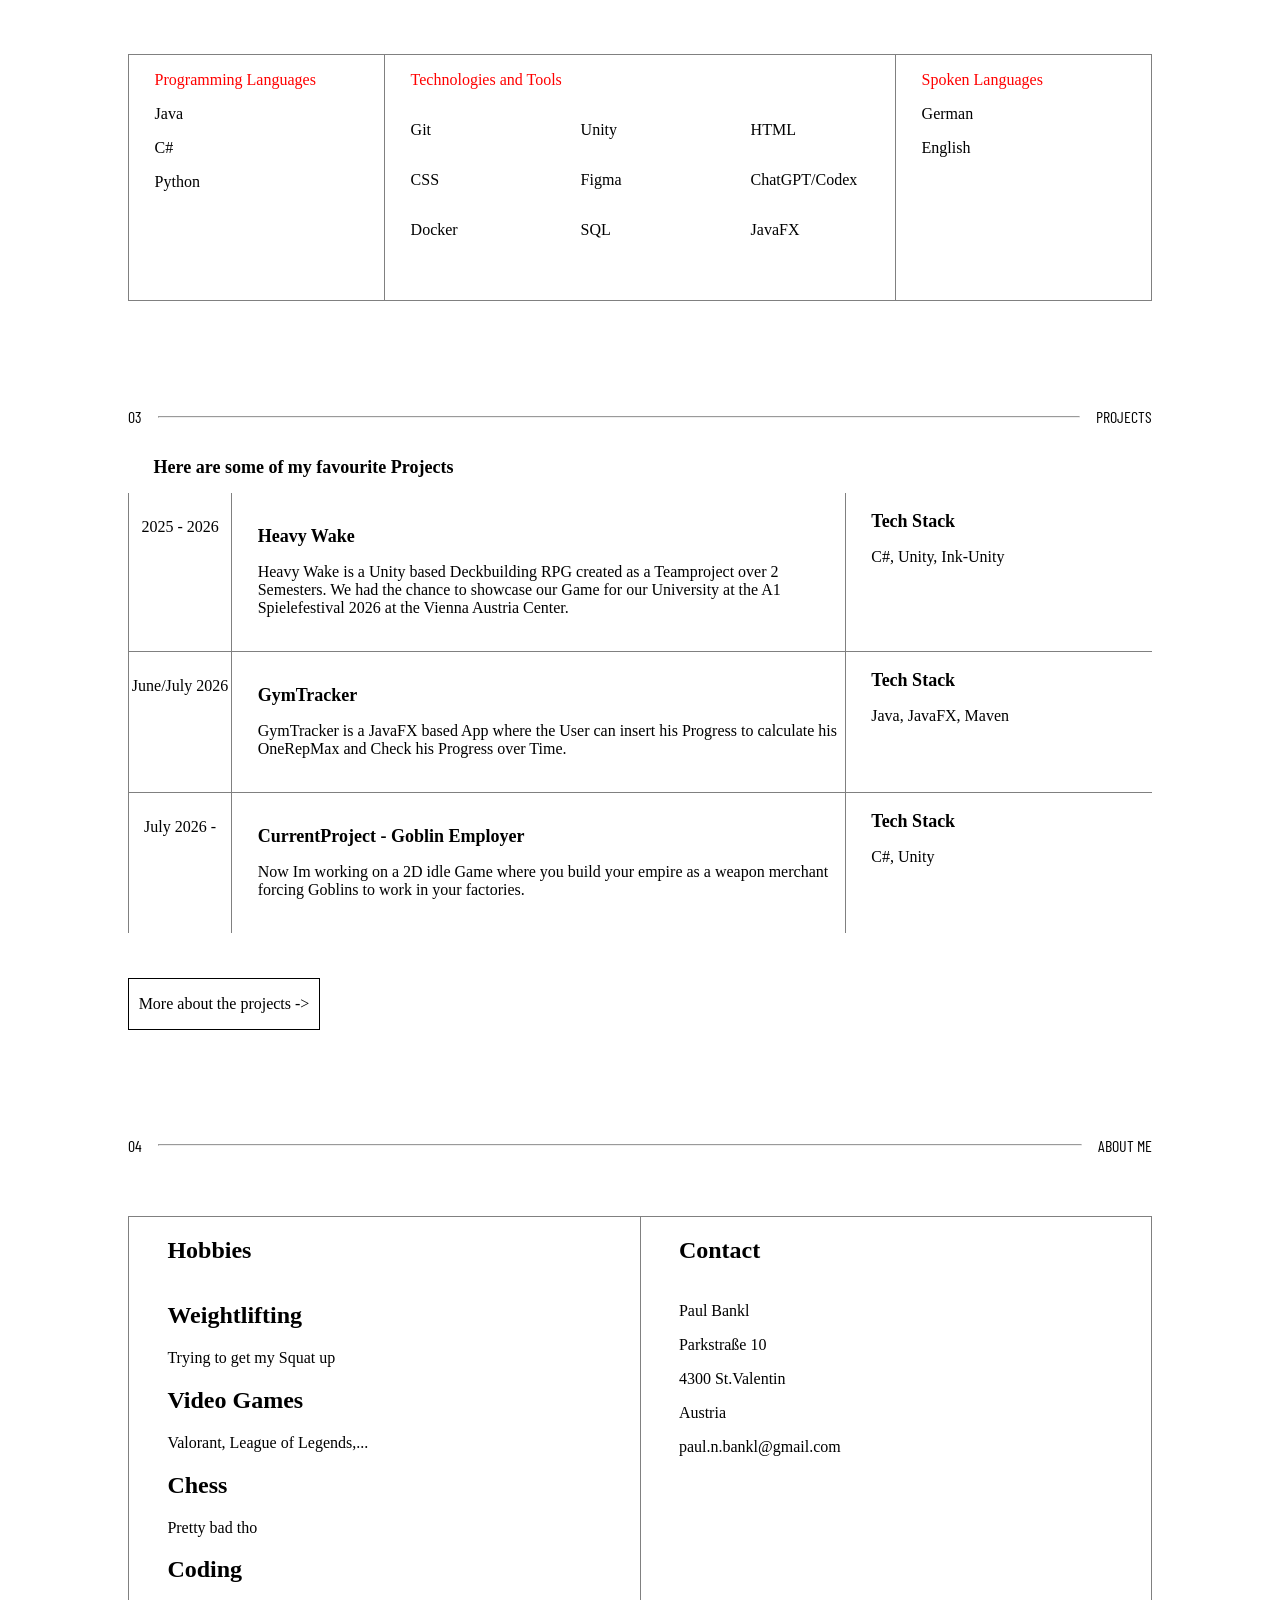
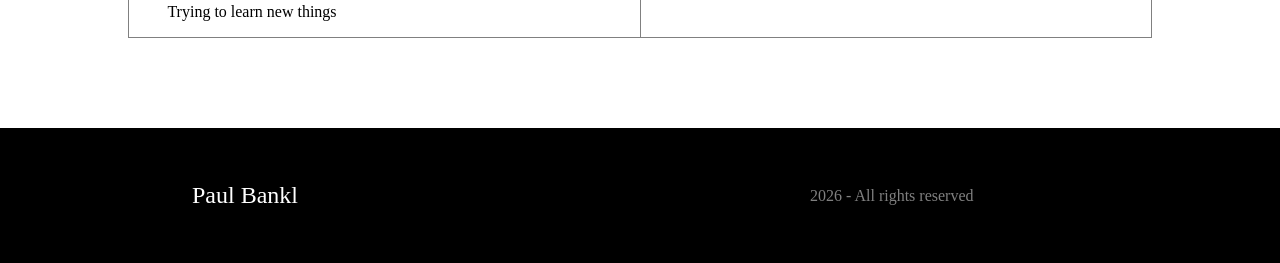
==== commit fb8f54ac: "First Page style" ====
--- a/public/index.html
+++ b/public/index.html
@@ -8,10 +8,12 @@
     <meta name="viewport" content="width=device-width, initial-scale=1.0">
     <link rel="stylesheet" href="style.css">
 
-   <link rel="preconnect" href="https://fonts.googleapis.com">
-<link rel="preconnect" href="https://fonts.gstatic.com" crossorigin>
-
-<link href="https://fonts.googleapis.com/css2?family=Barlow+Condensed:wght@300;400;500;600;700;800;900&family=JetBrains+Mono:wght@300;400;500;600;700;800&family=Jost:wght@300;400;500;600;700;800;900&display=swap" rel="stylesheet">
+    <link rel="preconnect" href="https://fonts.googleapis.com">
+    <link rel="preconnect" href="https://fonts.gstatic.com" crossorigin>
+
+    <link
+        href="https://fonts.googleapis.com/css2?family=Barlow+Condensed:wght@300;400;500;600;700;800;900&family=JetBrains+Mono:wght@300;400;500;600;700;800&family=Jost:wght@300;400;500;600;700;800;900&display=swap"
+        rel="stylesheet">
 
 </head>
 
@@ -36,33 +38,29 @@
                 <a href="#AboutMe">About Me</a>
             </nav>
             <div class="socials">
-                <div>
-                    <p>Email</p>
-                    <p>GitHub</p>
-                    <p>LinkedIn</p>
-                </div>
-                <div>
-                    <a href="mailto:paul.n.bankl@gmail.com">paul.n.bankl@gmail.com</a>
-                    <a href="https://github.com/PaulBankl" target="_blank">github.com/PaulBankl</a>
-                    <a href="https://www.linkedin.com/in/paul-bankl" target="_blank">www.linkedin.com/in/paul-bankl</a>
-                </div>
+                <p>Email</p>
+                <a href="mailto:paul.n.bankl@gmail.com">paul.n.bankl@gmail.com</a>
+                <p>GitHub</p>
+                <a href="https://github.com/PaulBankl" target="_blank">github.com/PaulBankl</a>
+                <p>LinkedIn</p>
+                <a href="https://www.linkedin.com/in/paul-bankl" target="_blank">www.linkedin.com/in/paul-bankl</a>
             </div>
     </section>
     <section id="Education">
         <div class="topRows">
             <p>01</p>
             <hr>
-            <p class="SectionTitles">Education</p>
+            <p class="SectionTitles">EDUCATION</p>
         </div>
         <div class="edu">
             <div>
-                <p>2016-2024</p>
+                <p>2016 - 2024</p>
                 <h1>Matura</h1>
                 <p>Gymnasium der Kreuzschwestern Linz</p>
             </div>
             <div class="vertical-line"></div>
             <div>
-                <p>2024-2027</p>
+                <p>2024 - 2027</p>
                 <h1>B.Sc. Media Technology and Design</h1>
                 <a href="https://fh-ooe.at/campus-hagenberg" target="_blank">University of Applied Sciences Upper
                     Austria — FH Hagenberg</a>
@@ -74,7 +72,7 @@
         <div class="topRows">
             <p>02</p>
             <hr>
-            <p class="SectionTitles">Skills & Technologies</p>
+            <p class="SectionTitles">SKILLS & TECHNOLOGIES</p>
         </div>
         <div id="SkillList">
             <div id="skillbox1">
@@ -108,7 +106,7 @@
         <div class="topRows">
             <p>03</p>
             <hr>
-            <p class="SectionTitles">Projects</p>
+            <p class="SectionTitles">PROJECTS</p>
         </div>
         <h1 id="FavP">Here are some of my favourite Projects</h1>
         <div id="ProjectBox">
@@ -176,7 +174,7 @@
         <div class="topRows">
             <p>04</p>
             <hr>
-            <p class="SectionTitles">About me</p>
+            <p class="SectionTitles">ABOUT ME</p>
         </div>
         <div id="AboutMain">
             <div id="Hobbies">
--- a/public/style.css
+++ b/public/style.css
@@ -125,9 +125,9 @@
     display: grid;
     grid-template-columns: 1fr 2fr;
     grid-template-rows: 1fr 1fr 1fr;
-    width: 38vw;
+    width: 40vw;
     height: auto;
-    margin-top: 70vh;
+    margin-top: 65vh;
     margin-left: 7vw;
 
 }
@@ -136,14 +136,16 @@
 .socials p {
     color: white;
     text-decoration: none;
-    text-shadow: 0px 0px 5px black;
     font-size: 2rem;
     margin: 0;
     margin-bottom: 1rem;
+    font-family: "JetBrains Mono", monospace;
 }
 
 .socials a {
     display: block;
+    font-size: 2rem;
+    font-family: "Jost", sans-serif;
 }
 
 hr {
@@ -168,6 +170,9 @@
     margin-bottom: 5vw;
     gap: 1rem;
     white-space: nowrap;
+}
+.topRows p {
+    font-family: "Barlow Condensed", Arial, sans-serif;
 }
 
 .edu {
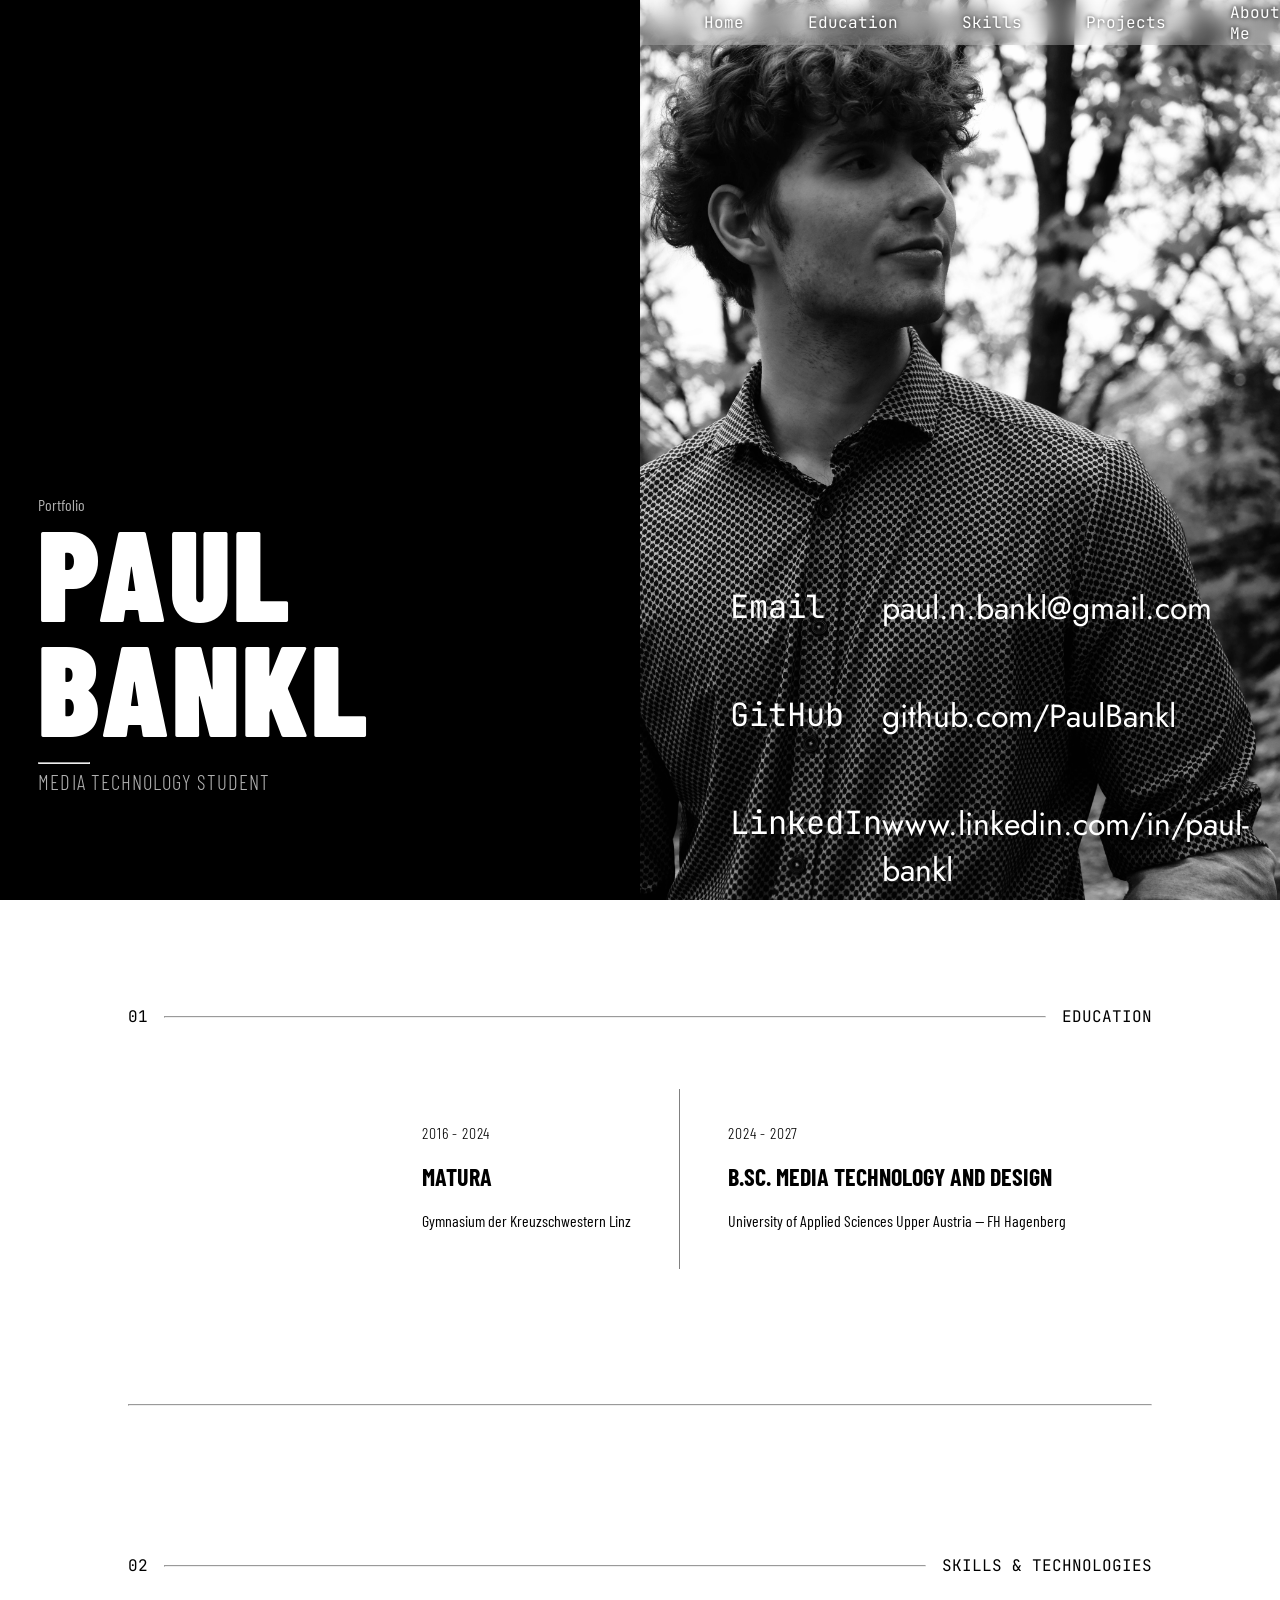
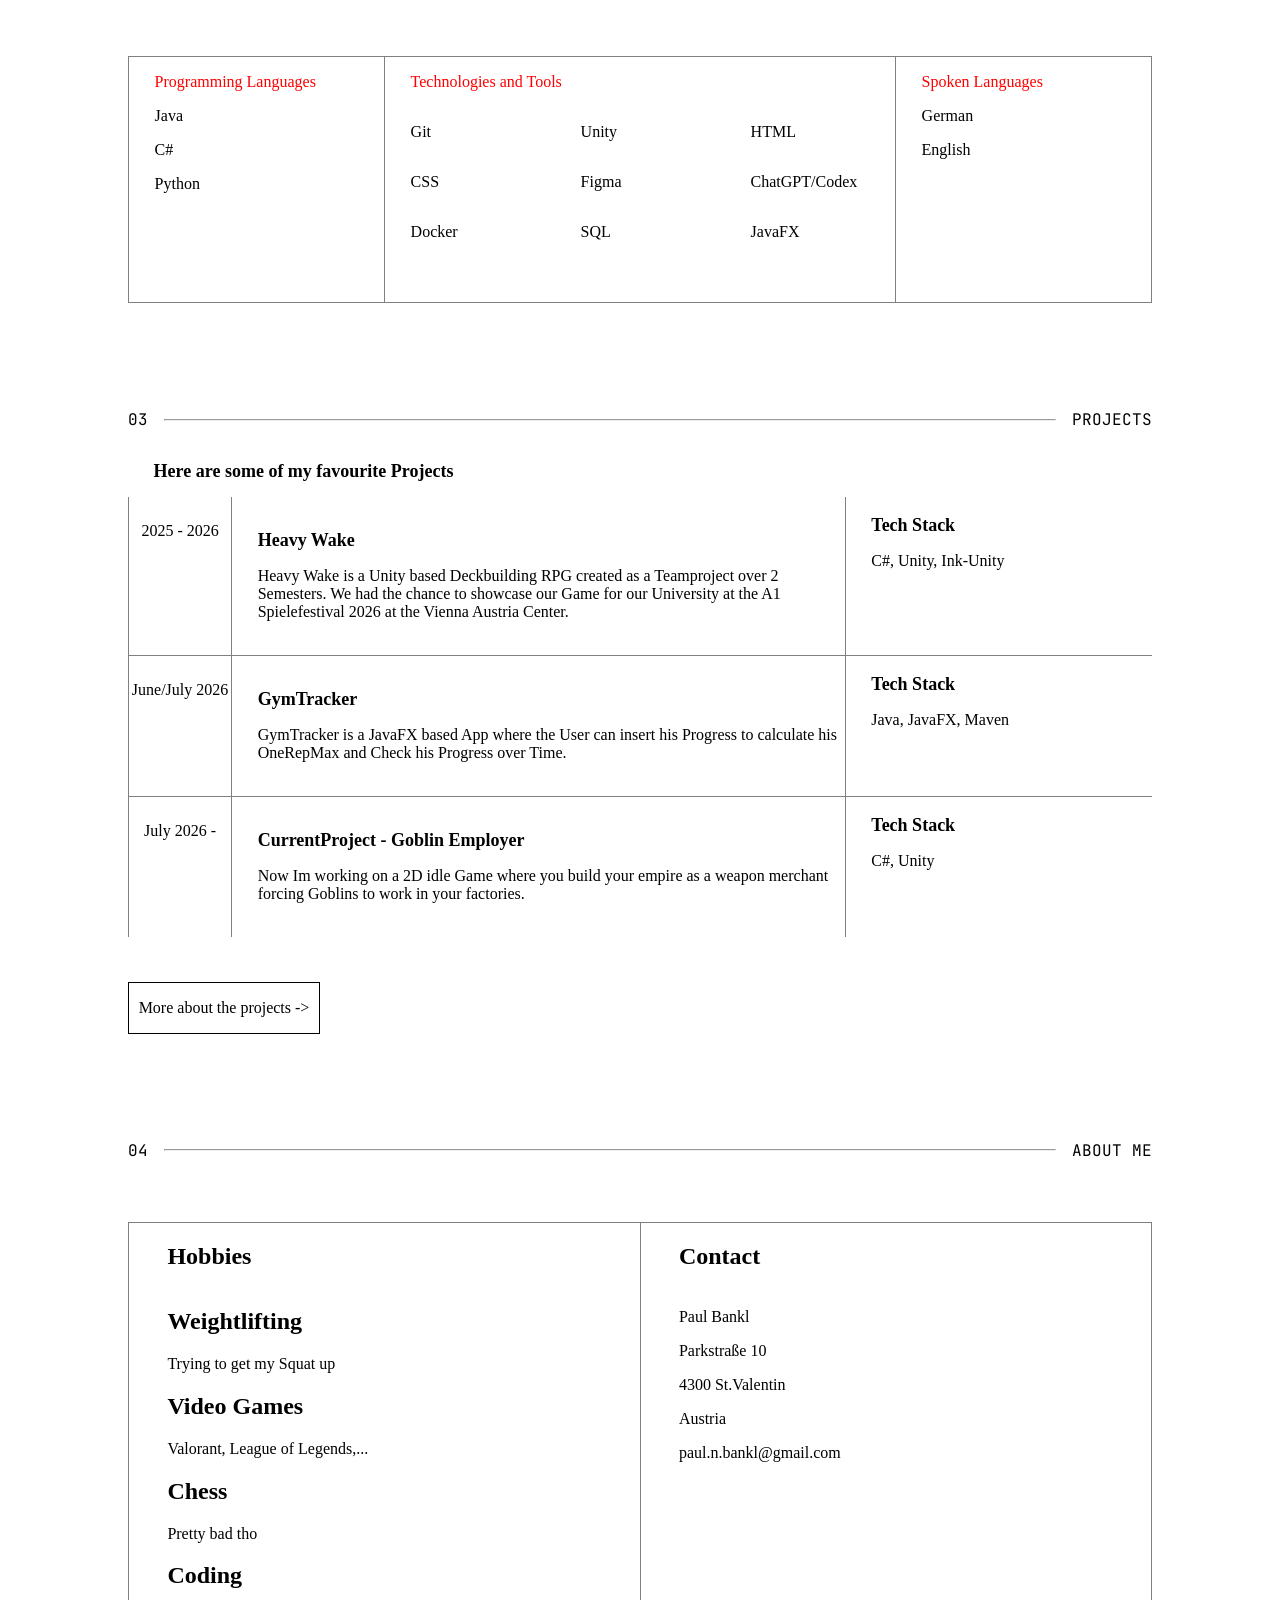
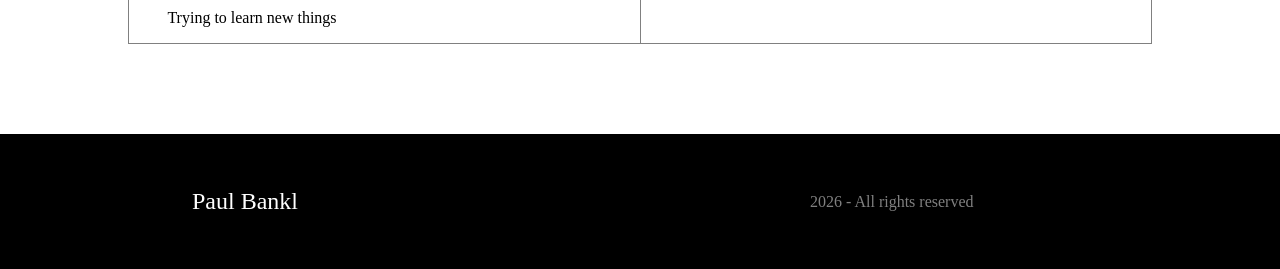
==== commit 54048653: "Education style upgrade" ====
--- a/public/index.html
+++ b/public/index.html
@@ -27,7 +27,7 @@
             <p id="p1">Portfolio</p>
             <h1 id="Name">Paul <br> Bankl</h1>
             <hr>
-            <p id="p2">Media Technology Student</p>
+            <p id="p2">MEDIA TECHNOLOGY STUDENT</p>
         </div>
         <div id="rightsideIntro">
             <nav class="navbar">
@@ -54,14 +54,14 @@
         </div>
         <div class="edu">
             <div>
-                <p>2016 - 2024</p>
-                <h1>Matura</h1>
+                <p class="eduDate">2016 - 2024</p>
+                <h1>MATURA</h1>
                 <p>Gymnasium der Kreuzschwestern Linz</p>
             </div>
             <div class="vertical-line"></div>
             <div>
-                <p>2024 - 2027</p>
-                <h1>B.Sc. Media Technology and Design</h1>
+                <p class="eduDate">2024 - 2027</p>
+                <h1>B.SC. MEDIA TECHNOLOGY AND DESIGN</h1>
                 <a href="https://fh-ooe.at/campus-hagenberg" target="_blank">University of Applied Sciences Upper
                     Austria — FH Hagenberg</a>
             </div>
--- a/public/style.css
+++ b/public/style.css
@@ -41,6 +41,7 @@
     font-family: "Barlow Condensed", Arial, sans-serif;
     font-weight: 300;
     letter-spacing: 0.05em;
+    font-size: 1.3rem;
 }
 
 #leftsideIntro hr {
@@ -172,7 +173,7 @@
     white-space: nowrap;
 }
 .topRows p {
-    font-family: "Barlow Condensed", Arial, sans-serif;
+    font-family: "JetBrains Mono", monospace;
 }
 
 .edu {
@@ -182,6 +183,19 @@
     flex-direction: row;
     gap: 3rem;
     margin-bottom: 15vh;
+}
+.edu h1{
+    font-family: "Barlow Condensed", sans-serif;
+}
+.edu p, .edu a {
+   font-family: "Barlow Condensed", sans-serif;
+    
+    
+}
+.eduDate{
+    font-family: "JetBrains Mono", monospace;
+    font-weight: 300;
+    letter-spacing: 0.05em;
 }
 
 .edu a {
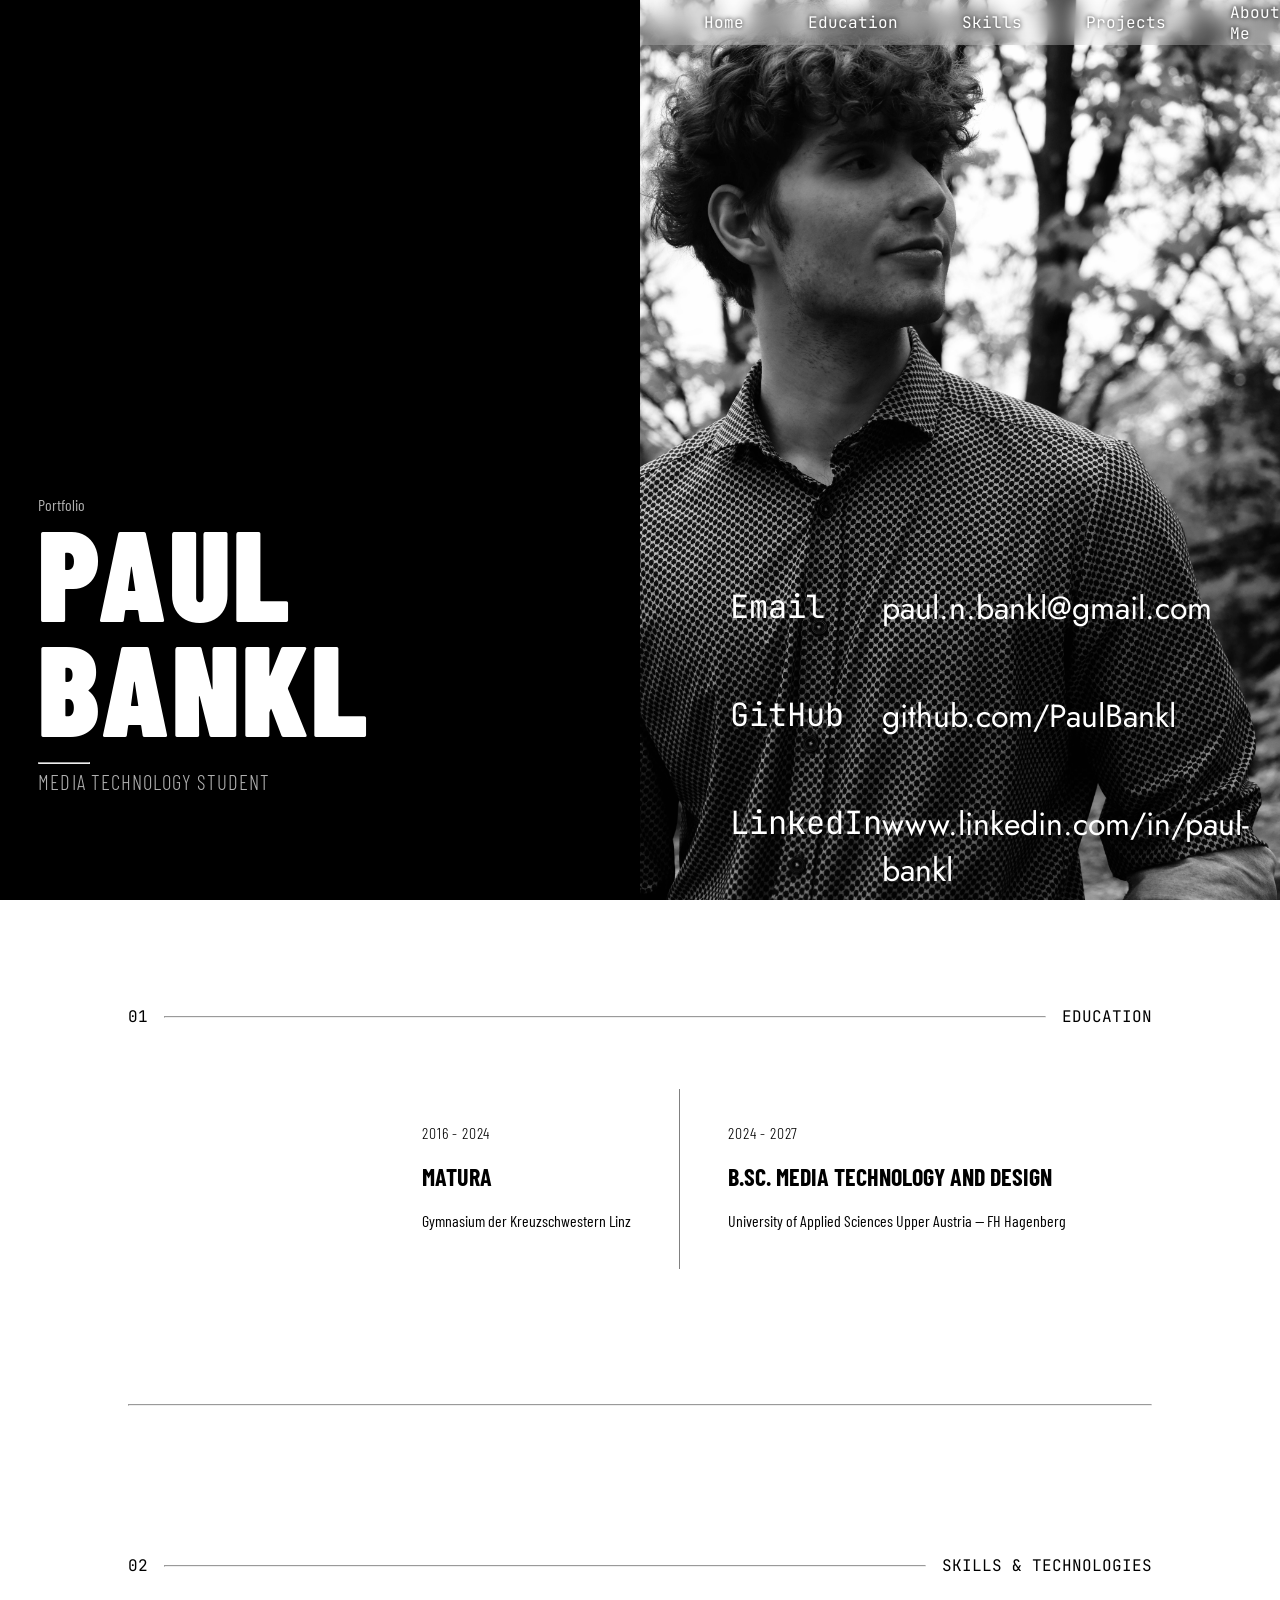
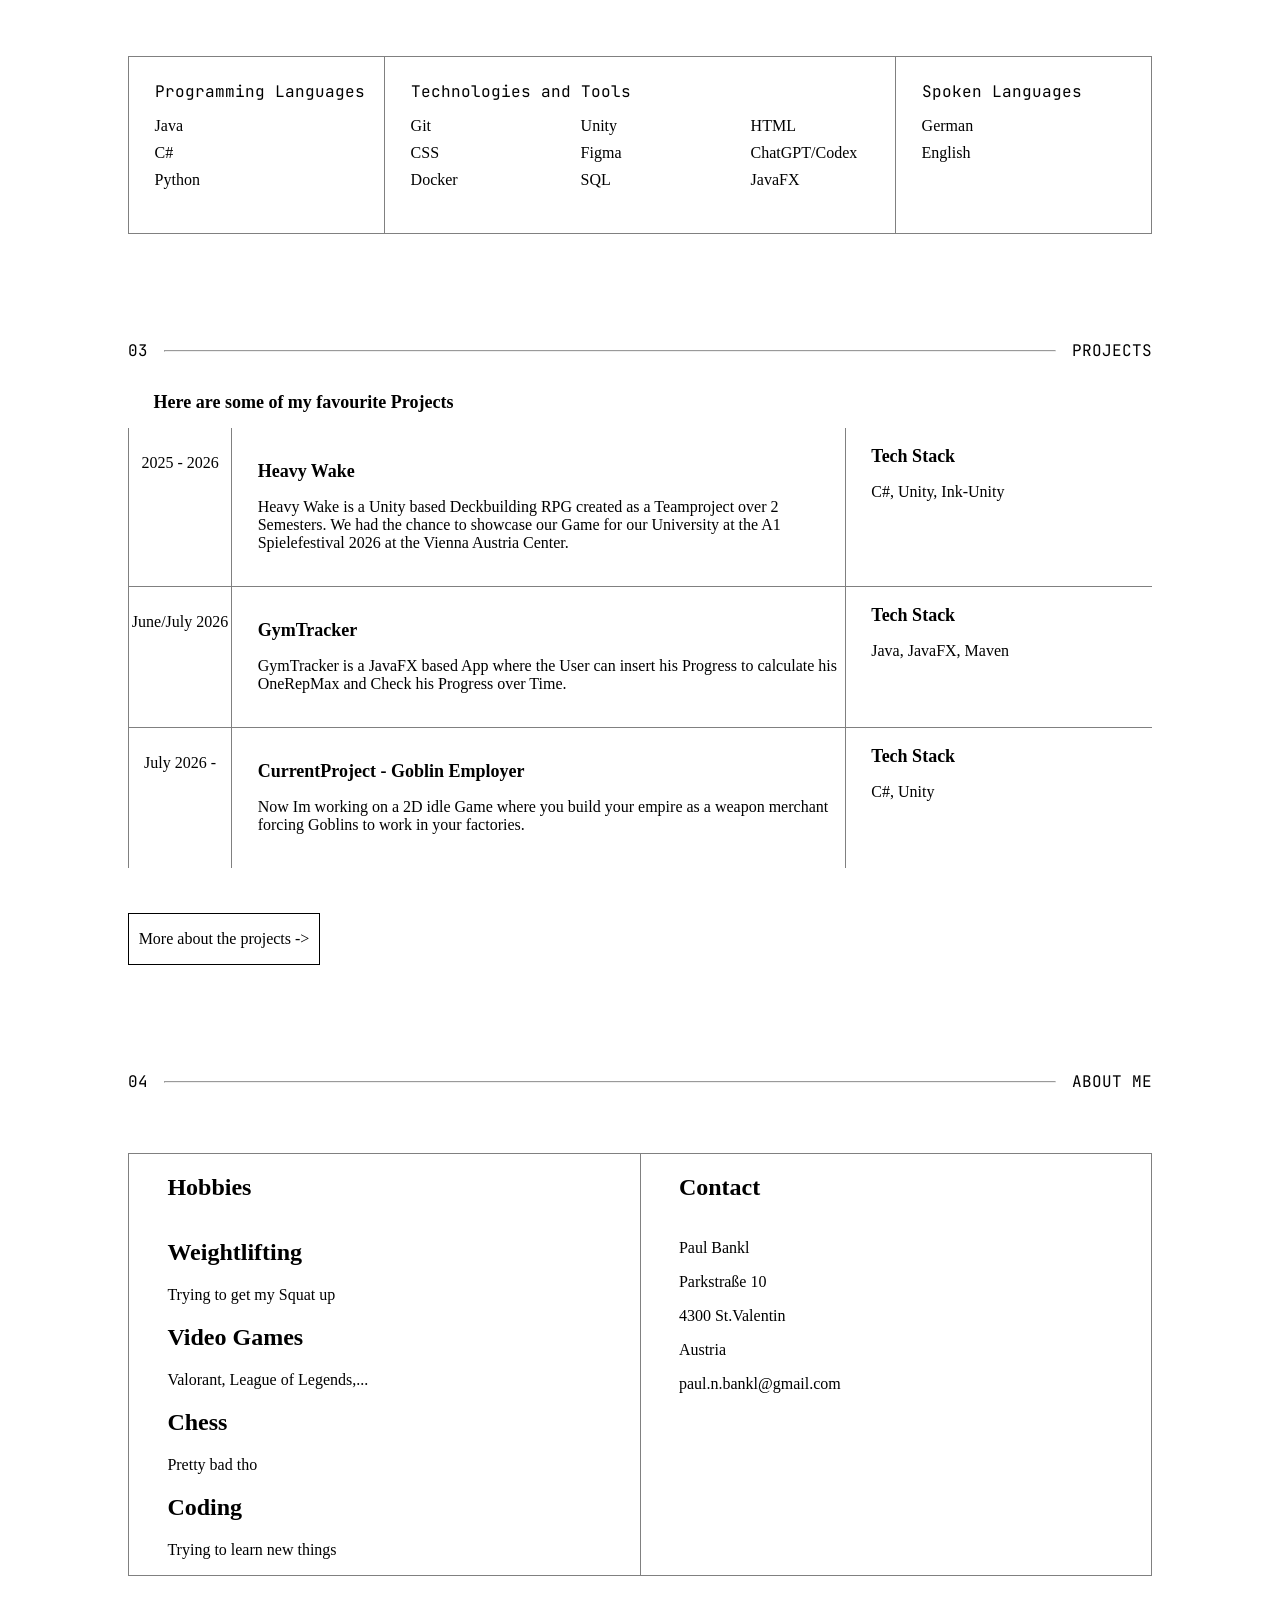
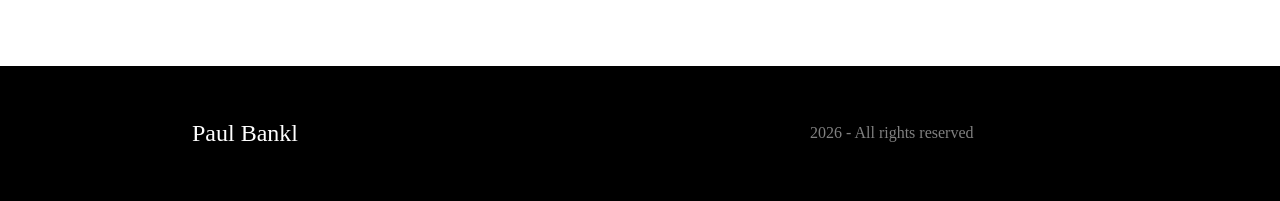
==== commit fcefab94: "Skills style upgrade" ====
--- a/public/index.html
+++ b/public/index.html
@@ -22,7 +22,7 @@
     <section id="IntroArea">
         <div id="leftsideIntro">
             <div id="leftBar">
-                <a href="#IntroArea">Paul Bankl - Portfolio</a>
+                <a href="#IntroArea">PAUL BANKL - PORTFOLIO</a>
             </div>
             <p id="p1">Portfolio</p>
             <h1 id="Name">Paul <br> Bankl</h1>
@@ -77,9 +77,11 @@
         <div id="SkillList">
             <div id="skillbox1">
                 <p class="SkillTitle">Programming Languages</p>
-                <p>Java</p>
-                <p>C#</p>
-                <p>Python</p>
+                <div class="SkGrid">
+                    <p>Java</p>
+                    <p>C#</p>
+                    <p>Python</p>
+                </div>
             </div>
             <div id="skillbox2">
                 <p class="SkillTitle">Technologies and Tools</p>
@@ -97,8 +99,11 @@
             </div>
             <div id="skillbox3">
                 <p class="SkillTitle">Spoken Languages</p>
-                <p>German</p>
-                <p>English</p>
+                <div class="SkGrid">
+                    <p>German</p>
+                    <p>English</p>
+                </div>
+
             </div>
         </div>
     </section>
--- a/public/style.css
+++ b/public/style.css
@@ -52,11 +52,11 @@
     margin-bottom: 0;
 }
 
-#leftsideIntro h1 {
+#Name {
     color: white;
     margin-top: 0vh;
     margin-left: 3vw;
-    font-family: "Barlow Condensed", Arial, sans-serif;
+    font-family: "Barlow Condensed", sans-serif;
     font-size: 8rem;
     font-weight: 900;
     line-height: .9;
@@ -255,9 +255,12 @@
 }
 
 #TechGrid {
+    margin-top: 2vh;
     display: grid;
     grid-template-columns: repeat(3, 1fr);
-}
+    row-gap: .7rem;
+}
+
 
 #skillbox3 {
     border-right: 1px solid gray;
@@ -266,11 +269,23 @@
 #skillbox1 p,
 #skillbox2 p,
 #skillbox3 p {
+    margin: 0;
     margin-left: 2vw;
+    line-height: 1;
 }
 
 .SkillTitle {
-    color: red;
+    color: black;
+    font-family: "JetBrains Mono", monospace;
+    padding-top: 3vh;
+    margin-bottom: 5vh;
+}
+
+.SkGrid {
+    display: grid;
+    grid-template-columns: 1fr;
+    row-gap: .7rem;
+    margin-top: 2vh;
 }
 
 /*Projects */
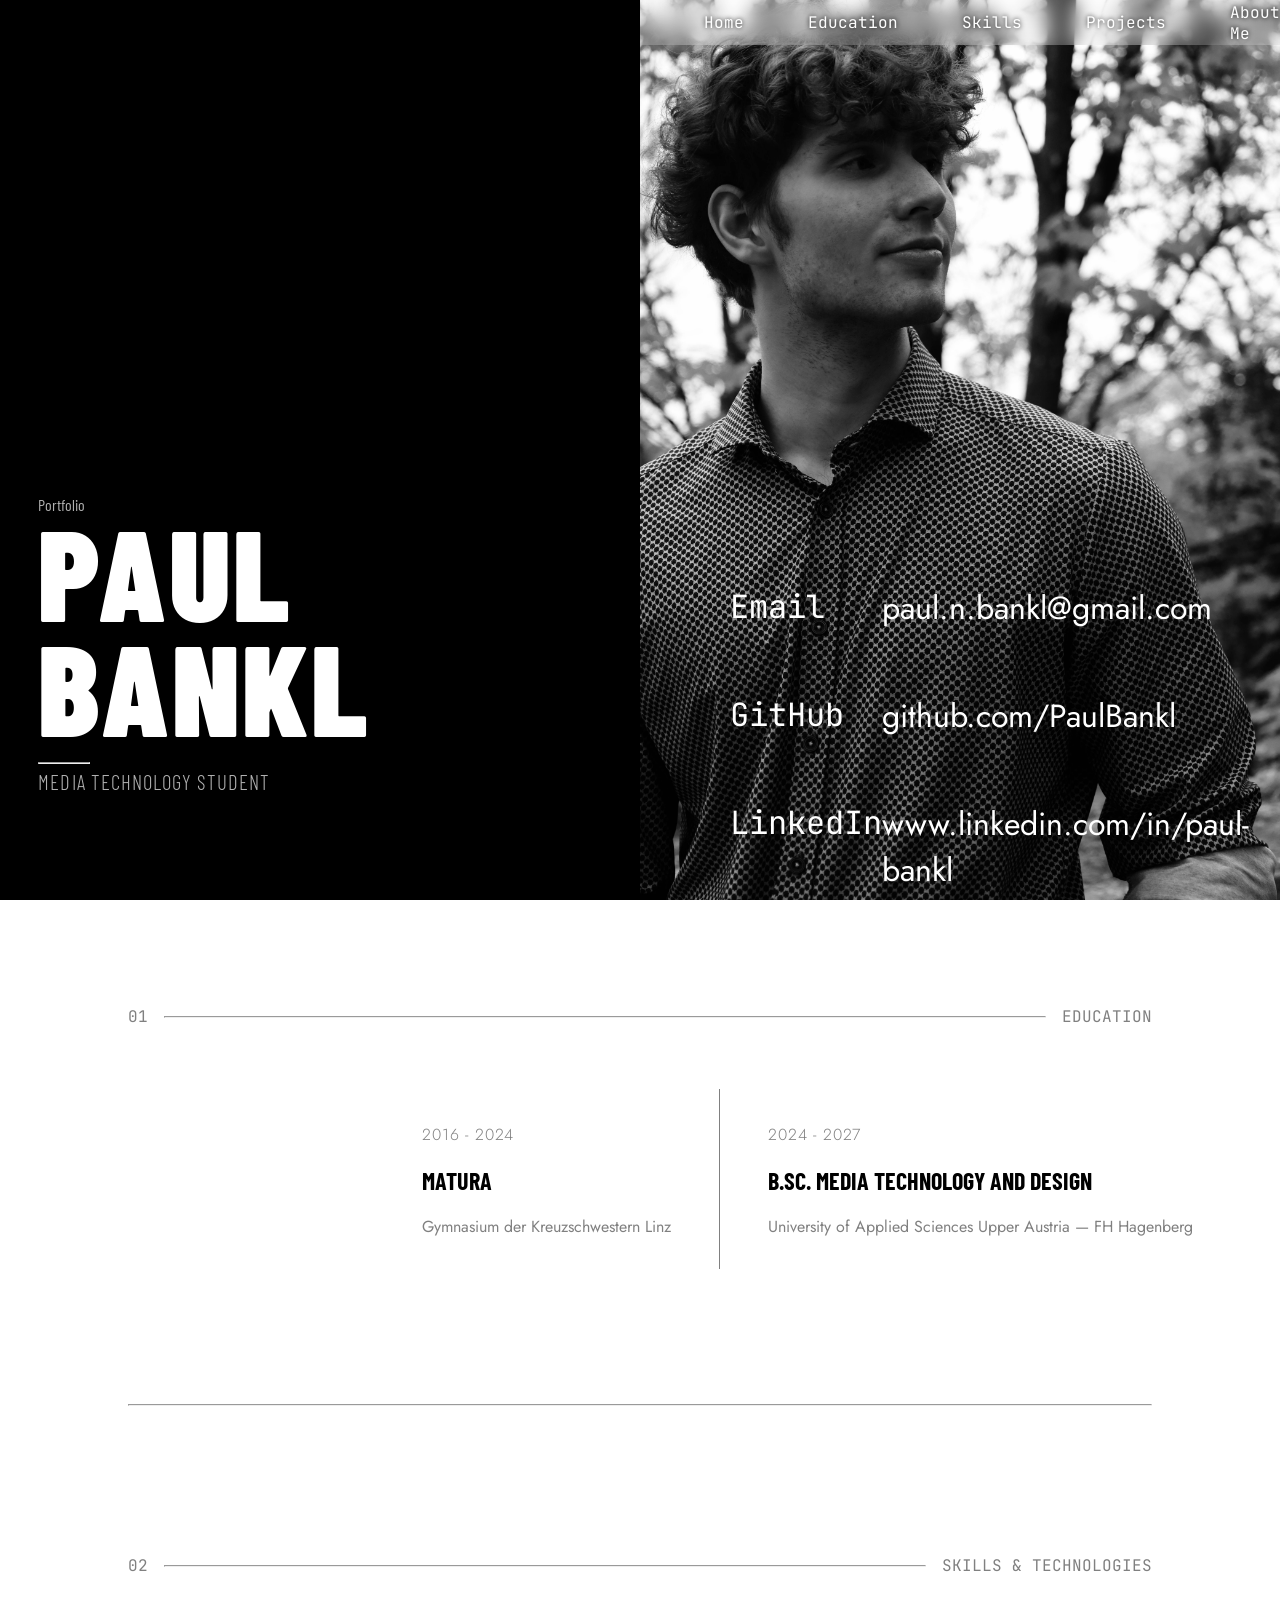
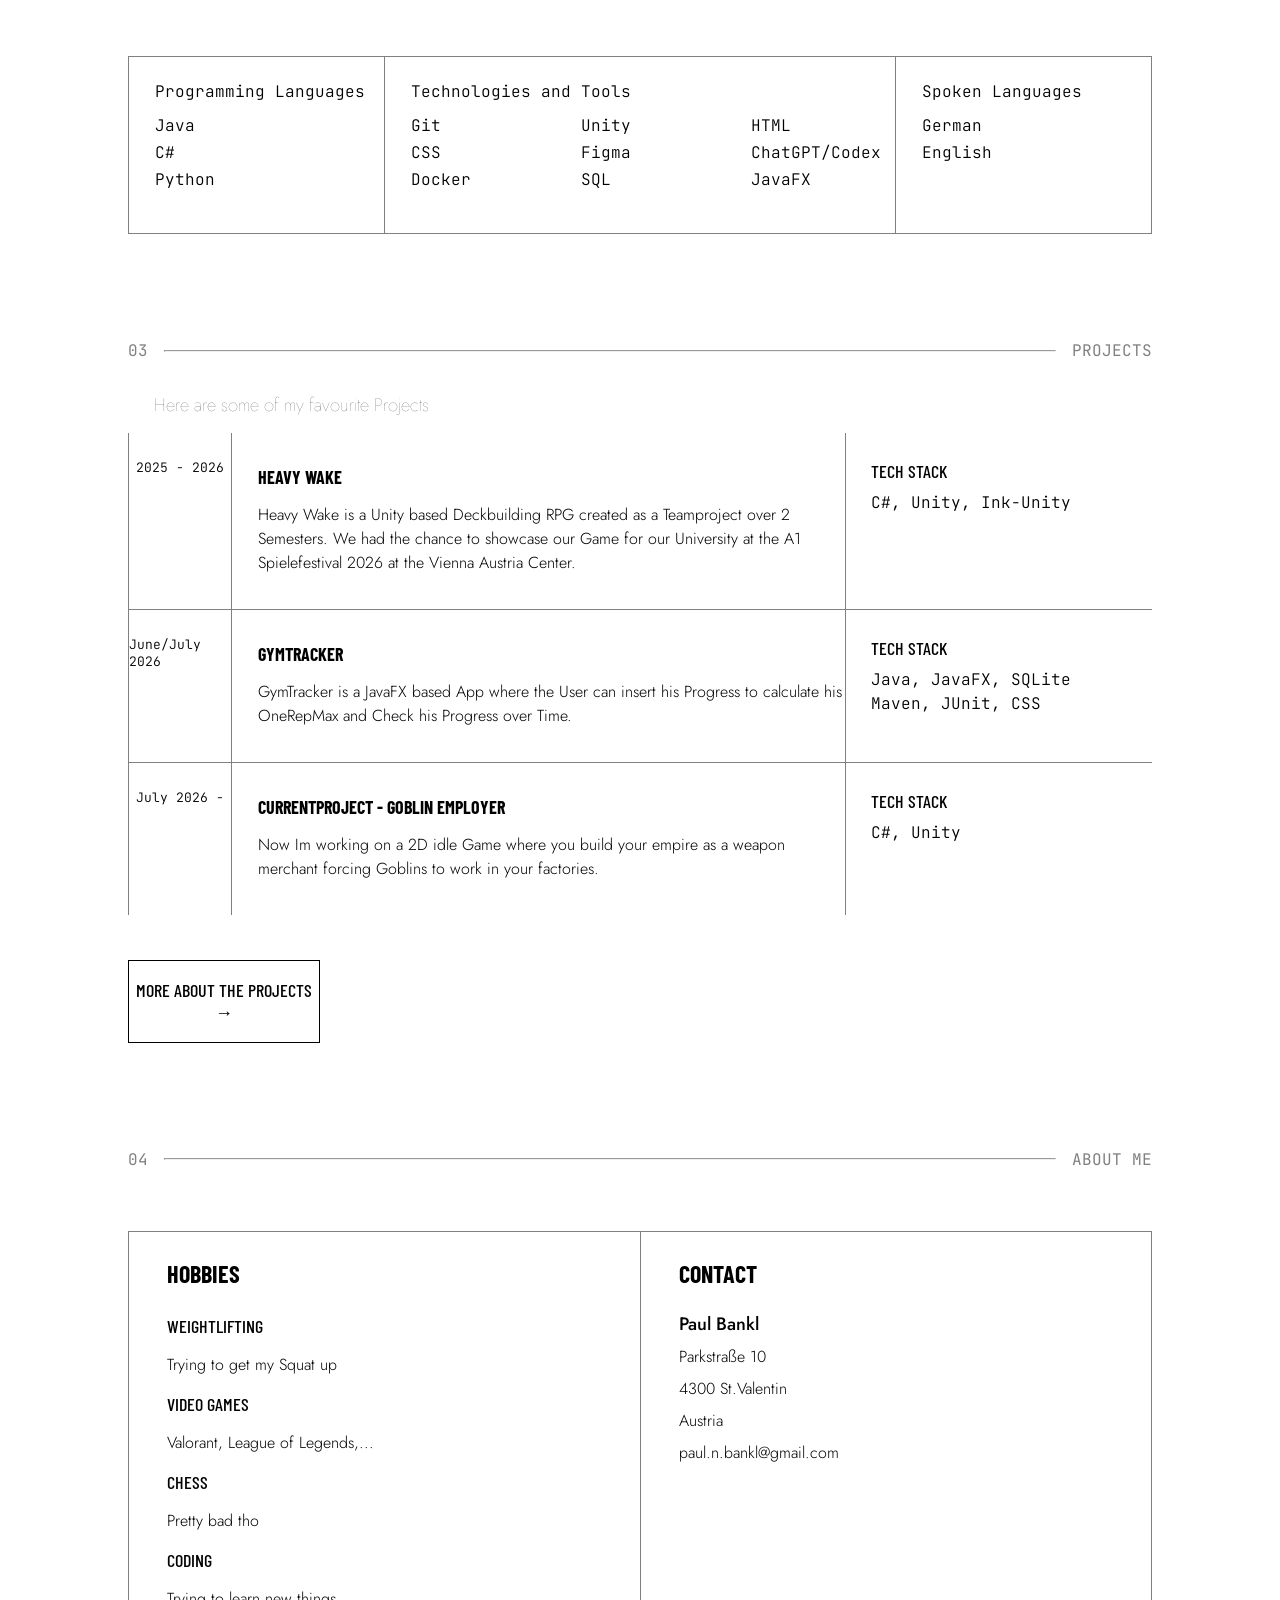
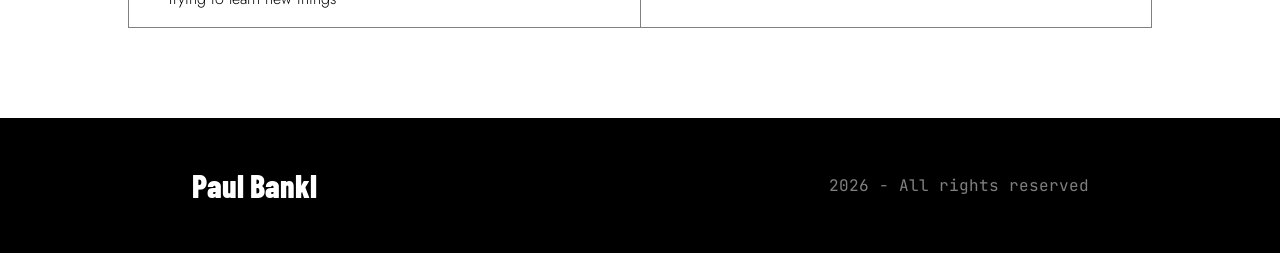
==== commit 6f2c0fa3: "Project Page HW Part" ====
--- a/public/index.html
+++ b/public/index.html
@@ -121,7 +121,7 @@
                     <p>2025 - 2026</p>
                 </div>
                 <div class="MainProject">
-                    <h1>Heavy Wake</h1>
+                    <h1>HEAVY WAKE</h1>
                     <p class="ProjectDescription">Heavy Wake is a Unity based Deckbuilding RPG created as a Teamproject
                         over 2 Semesters. We had
                         the chance
@@ -130,7 +130,7 @@
                 </div>
                 <div class="TechStack">
                     <div>
-                        <h1>Tech Stack</h1>
+                        <h1>TECH STACK</h1>
                         <p>C#, Unity, Ink-Unity</p>
                     </div>
                 </div>
@@ -140,15 +140,15 @@
                     <p>June/July 2026</p>
                 </div>
                 <div class="MainProject">
-                    <h1>GymTracker</h1>
+                    <h1>GYMTRACKER</h1>
                     <p class="ProjectDescription">GymTracker is a JavaFX based App where the User can insert his
                         Progress to calculate his
                         OneRepMax and Check his Progress over Time. </p>
                 </div>
                 <div class="TechStack">
                     <div>
-                        <h1>Tech Stack</h1>
-                        <p>Java, JavaFX, Maven</p>
+                        <h1>TECH STACK</h1>
+                        <p>Java, JavaFX, SQLite <br> Maven, JUnit, CSS</p>
                     </div>
                 </div>
             </div>
@@ -157,21 +157,21 @@
                     <p>July 2026 -</p>
                 </div>
                 <div class="MainProject">
-                    <h1>CurrentProject - Goblin Employer</h1>
+                    <h1>CURRENTPROJECT - GOBLIN EMPLOYER</h1>
                     <p class="ProjectDescription">Now Im working on a 2D idle Game where you build your empire as a
                         weapon merchant forcing Goblins
                         to work in your factories. </p>
                 </div>
                 <div class="TechStack">
                     <div>
-                        <h1>Tech Stack</h1>
+                        <h1>TECH STACK</h1>
                         <p>C#, Unity</p>
                     </div>
                 </div>
             </div>
         </div>
         <a href="projects.html#ProjectsIntro" id="MoreProjects">
-            <p>More about the projects -></p>
+            <p>MORE ABOUT THE PROJECTS &#8594;</p>
         </a>
     </section>
 
@@ -183,19 +183,19 @@
         </div>
         <div id="AboutMain">
             <div id="Hobbies">
-                <h1>Hobbies</h1>
-                <h2>Weightlifting</h2>
+                <h1>HOBBIES</h1>
+                <h2>WEIGHTLIFTING</h2>
                 <p>Trying to get my Squat up</p>
-                <h2>Video Games</h2>
+                <h2>VIDEO GAMES</h2>
                 <p>Valorant, League of Legends,...</p>
-                <h2>Chess</h2>
+                <h2>CHESS</h2>
                 <p>Pretty bad tho</p>
-                <h2>Coding</h2>
+                <h2>CODING</h2>
                 <p>Trying to learn new things</p>
             </div>
             <div id="Contact">
-                <h1>Contact</h1>
-                <p>Paul Bankl</p>
+                <h1>CONTACT</h1>
+                <h2>Paul Bankl</h2>
                 <p>Parkstraße 10</p>
                 <p>4300 St.Valentin</p>
                 <p>Austria</p>
--- a/public/style.css
+++ b/public/style.css
@@ -174,6 +174,7 @@
 }
 .topRows p {
     font-family: "JetBrains Mono", monospace;
+    color: gray;
 }
 
 .edu {
@@ -188,8 +189,8 @@
     font-family: "Barlow Condensed", sans-serif;
 }
 .edu p, .edu a {
-   font-family: "Barlow Condensed", sans-serif;
-    
+   font-family: "Jost", sans-serif;
+    color: gray;
     
 }
 .eduDate{
@@ -200,7 +201,6 @@
 
 .edu a {
     text-decoration: none;
-    color: black;
     display: block;
 }
 
@@ -276,7 +276,7 @@
 
 .SkillTitle {
     color: black;
-    font-family: "JetBrains Mono", monospace;
+    font-family: "Barlow Condensed", sans-serif;
     padding-top: 3vh;
     margin-bottom: 5vh;
 }
@@ -287,7 +287,10 @@
     row-gap: .7rem;
     margin-top: 2vh;
 }
-
+#SkillList p {
+    font-family: "JetBrains Mono", monospace;
+    font-weight: 300;
+}
 /*Projects */
 
 #Projects hr {
@@ -299,8 +302,10 @@
     margin-bottom: 0vh;
 }
 #FavP {
-    font-size: large;
+    font-size: medium;
+    font-weight: 100;
     margin-left: 12vw;
+    font-family: "Jost", sans-serif;
 }
 
 #ProjectBox {
@@ -332,6 +337,13 @@
 .MainProject h1, .ProjectDescription {
     margin-left: 2vw;
 }
+.ProjectDescription {
+    margin-left: 2vw;
+    margin-top: 1vh;
+    font-family: "Jost", sans-serif;
+    font-weight: 300;
+    line-height: 1.5;
+}
 
 .ProjectDate {
     flex: 1;
@@ -347,16 +359,32 @@
 }
 .TechStack h1 {
     margin: 0;
-    margin-top: 2vh;
+    margin-top: 3vh;
+    font-family: "Barlow Condensed", sans-serif;    
+    font-weight: 500;
+}
+.TechStack p {
+    margin-top: 1vh;
+    line-height: 1.5;
+    font-family: "JetBrains Mono", monospace;
+    font-weight: 300;
 }
 .TechStack {
     flex: 3;
 }
+.MainProject h1 {
+    font-family: "Barlow Condensed", sans-serif;
+    font-weight: 700;
+    
+}
 .TechStack > div {
     margin-left: 2vw;
 }
 .ProjectDate p {
     margin-top: 2vw;
+    font-family: "JetBrains Mono", monospace;
+    font-weight: 300;
+    font-size: small;
 }
 
 #Projects h1 {
@@ -373,7 +401,16 @@
     margin-top: 5vh;
     margin-left: 10vw;
 }
-
+#MoreProjects:hover {
+    background-color: black;
+    color: white;
+    transition: 0.3s;
+}
+#MoreProjects p {
+    font-family: "Barlow Condensed", sans-serif;
+    font-weight: 500;
+    font-size: large;
+}
 
 
 /*About Me*/
@@ -421,7 +458,38 @@
 #Contact {
     border-right: 1px solid gray;
 }
-
+#Hobbies h1, #Contact h1 {
+    margin-top: 3vh;
+    font-family: "Barlow Condensed", sans-serif;
+    font-weight: 700;
+    margin-bottom: 3vh;
+}
+#Hobbies h2 {
+    margin-left: 3vw;
+    font-family: "Barlow Condensed", sans-serif;
+    font-weight: 500;
+    font-size: large;
+}
+#Hobbies p {
+    margin-left: 3vw;
+    font-family: "Jost", sans-serif;
+    font-weight: 300;
+    line-height: 1.5;
+}
+#Contact p {
+    margin-left: 3vw;
+    font-family: "Jost", sans-serif;
+    font-weight: 300;
+    line-height: 1.5;
+    line-height: 1;
+}
+#Contact h2 {
+    margin-left: 3vw;
+     font-family: "Jost", sans-serif;
+    font-weight: 500;
+    font-size: large;
+    line-height: 1;
+}
 
 
 /*Footer*/
@@ -458,9 +526,170 @@
     font-size: x-large;
     text-decoration: none;
     color: white;
+    font-family: "Barlow Condensed", sans-serif;
+    font-weight: 800;
+    font-size: 2rem;
 }
 
 #footer p {
     margin-left: 40vw;
     color: gray;
-}+    font-family: "JetBrains Mono", monospace;
+}
+
+
+/* Projects Page */
+
+/* Intro Section*/
+.navrow {
+    width: 100vw;
+    height: 6vh;
+    border-bottom: 1px solid gray;
+    display: flex;
+    flex-direction: row;
+    justify-content: space-between;
+    align-items: center;
+}
+.navrow a {
+    text-decoration: none;
+    color: gray;
+    margin-right: 10vw;
+}
+.navrow #PB {
+    margin-left: 10vw;
+    color: black;
+    font-family: "Barlow Condensed", sans-serif;
+    font-weight: 700;
+    font-size: 1.5rem;
+}
+#ProjectsIntro {
+    height: 55vh;
+    border-bottom: 1px solid gray;
+}
+#ProjectsIntro h1 {
+    margin-left: 10vw;
+    margin-top: 0vh;
+    font-family: "Barlow Condensed", sans-serif;
+    font-weight: 1000;
+    font-size: 7rem;
+}
+#ProjectsIntro p {
+    margin-left: 10vw;
+    margin-top: 20vh;
+    margin-bottom: 0;
+    font-family: "JetBrains Mono", monospace;
+    font-weight: 100;
+    font-size: .8rem;
+    color: gray;
+}
+
+/* Heavy Wake Project */
+
+#HW-Project {
+    height: 100vh;
+}
+.PrInfo {
+    display: flex;
+    flex-direction: row;
+    justify-content: space-between;
+    align-items: center;
+    margin-left: 10vw;
+    width: 80vw;
+    height: auto;
+    margin-top: 5vh;
+}
+.PrDate {
+    margin: 0;
+    font-family: "JetBrains Mono", monospace;
+    font-weight: 300;
+    letter-spacing: 0.05em;
+    font-size: small;
+    color: gray;
+}
+.PrStack {
+    display: flex;
+    flex-direction: column;
+}
+
+.PrStack h1 {
+    margin: 0;
+    margin-top: 1vh;
+    font-family: "Barlow Condensed", sans-serif;
+    font-weight: 500;
+    font-size: 1rem;
+    color: gray;
+}
+.PrStack p {
+    margin: 0;
+    font-family: "JetBrains Mono", monospace;
+    font-weight: 300;
+    font-size: 1rem;
+    line-height: 1;
+    color: black;
+} 
+.PR-Title {
+    margin-left: 10vw;
+    margin-top: 5vh;
+    font-family: "Barlow Condensed", sans-serif;
+    font-weight: 900;
+    font-size: 5rem;
+    color: black;
+}
+
+.PrDesc {
+   display: flex;
+   width: 80vw;
+   margin-left: 10vw;
+}
+.Overview {
+    flex: 1;
+    margin-right: 2vw;
+}
+.MyP{
+    flex: 2;
+}
+.Overview h1, .MyP h1 {
+    font-family: "Barlow Condensed", sans-serif;
+    font-weight: 500;
+    font-size: 1.2rem;
+    color: black;
+}
+.Overview p, .MyP p {
+    font-family: "Jost", sans-serif;
+    font-weight: 300;
+    line-height: 1.5;
+    color: black;
+}
+.youtube-video {
+    width: 100%;
+    max-width: 900px;
+    aspect-ratio: 16 / 9;
+    border: none;
+}
+.project-video-wrapper {
+    margin-left: 10vw;
+    margin-top: 5vh;
+    margin-bottom: 2vh;
+}
+.project-video-wrapper p {
+    margin-top: 1vh;
+    font-family: "Jost", sans-serif;
+    font-weight: 300;
+    color: black;
+}
+
+
+
+/* GymTracker Project */
+#GT-Project {
+    background-color: red;
+}
+
+
+
+
+
+/* Goblin Employer Project */
+#GE-Project {
+    background-color: blue;
+}
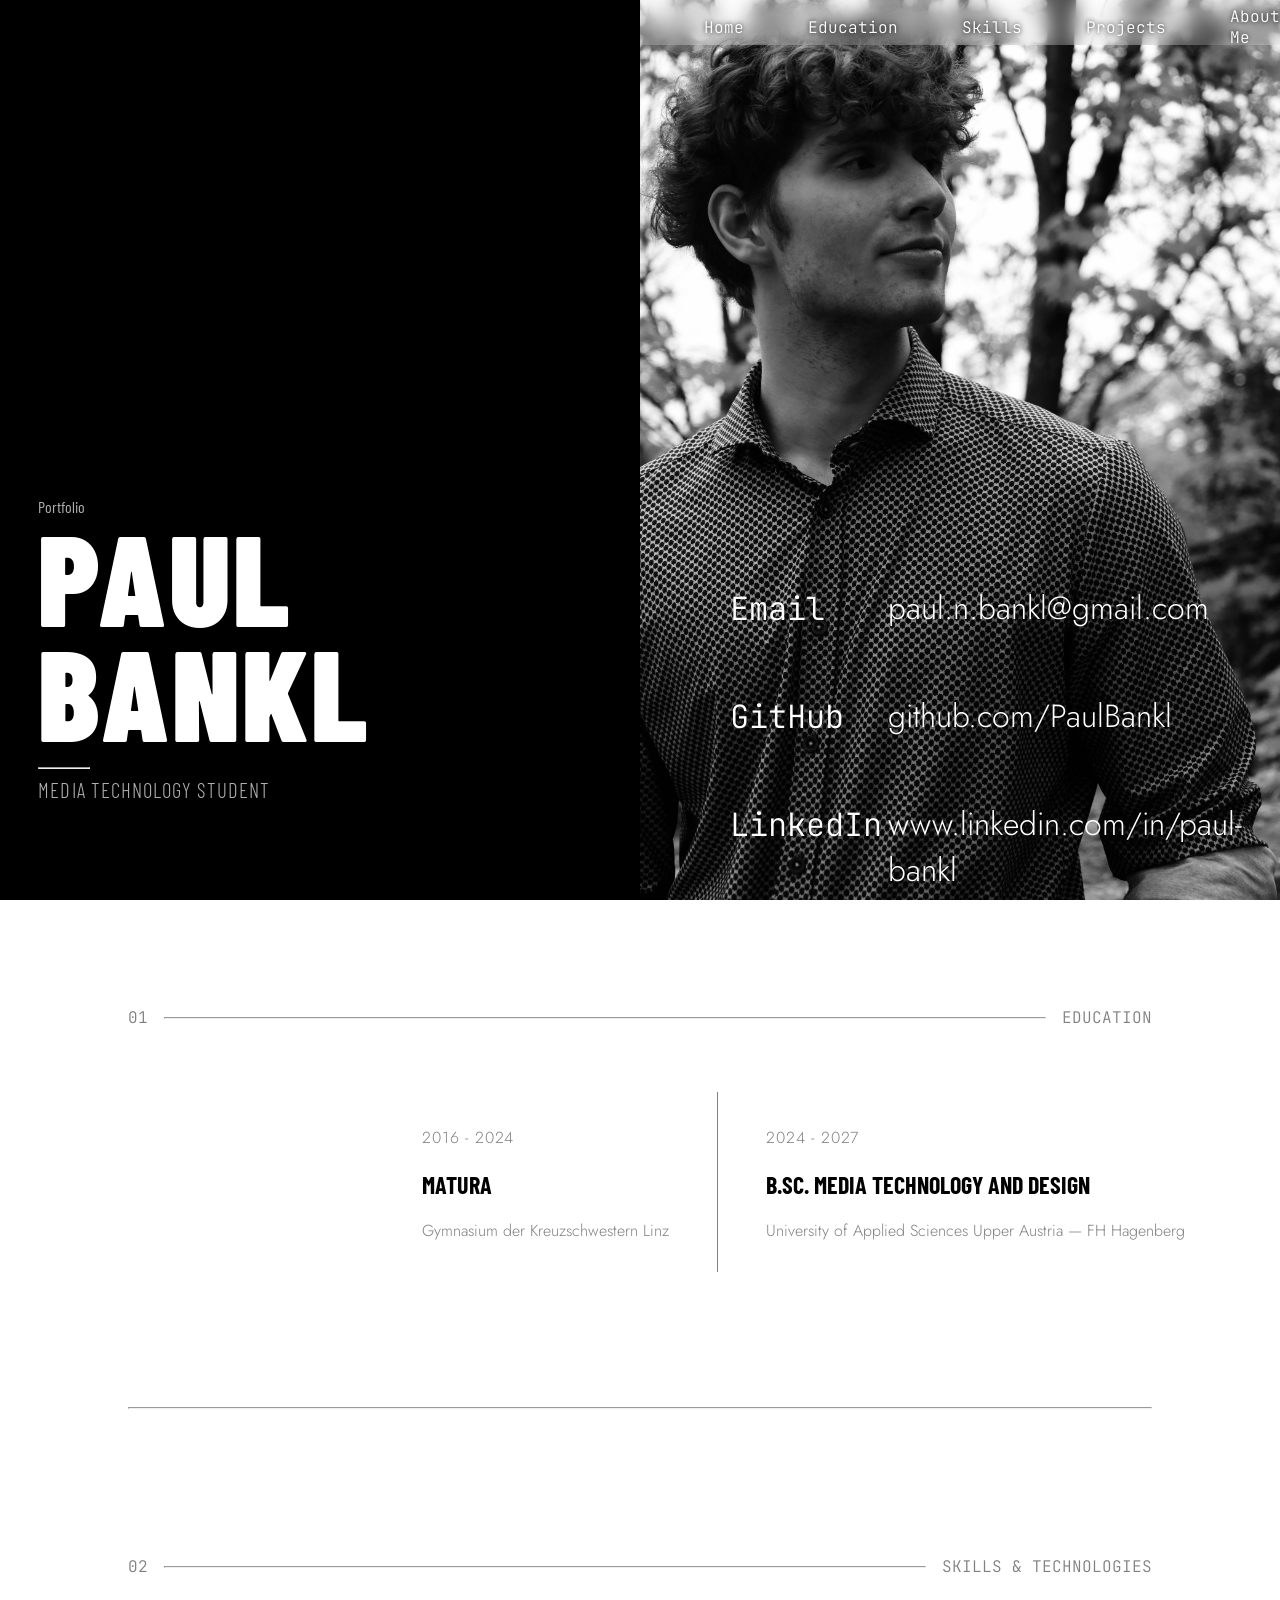
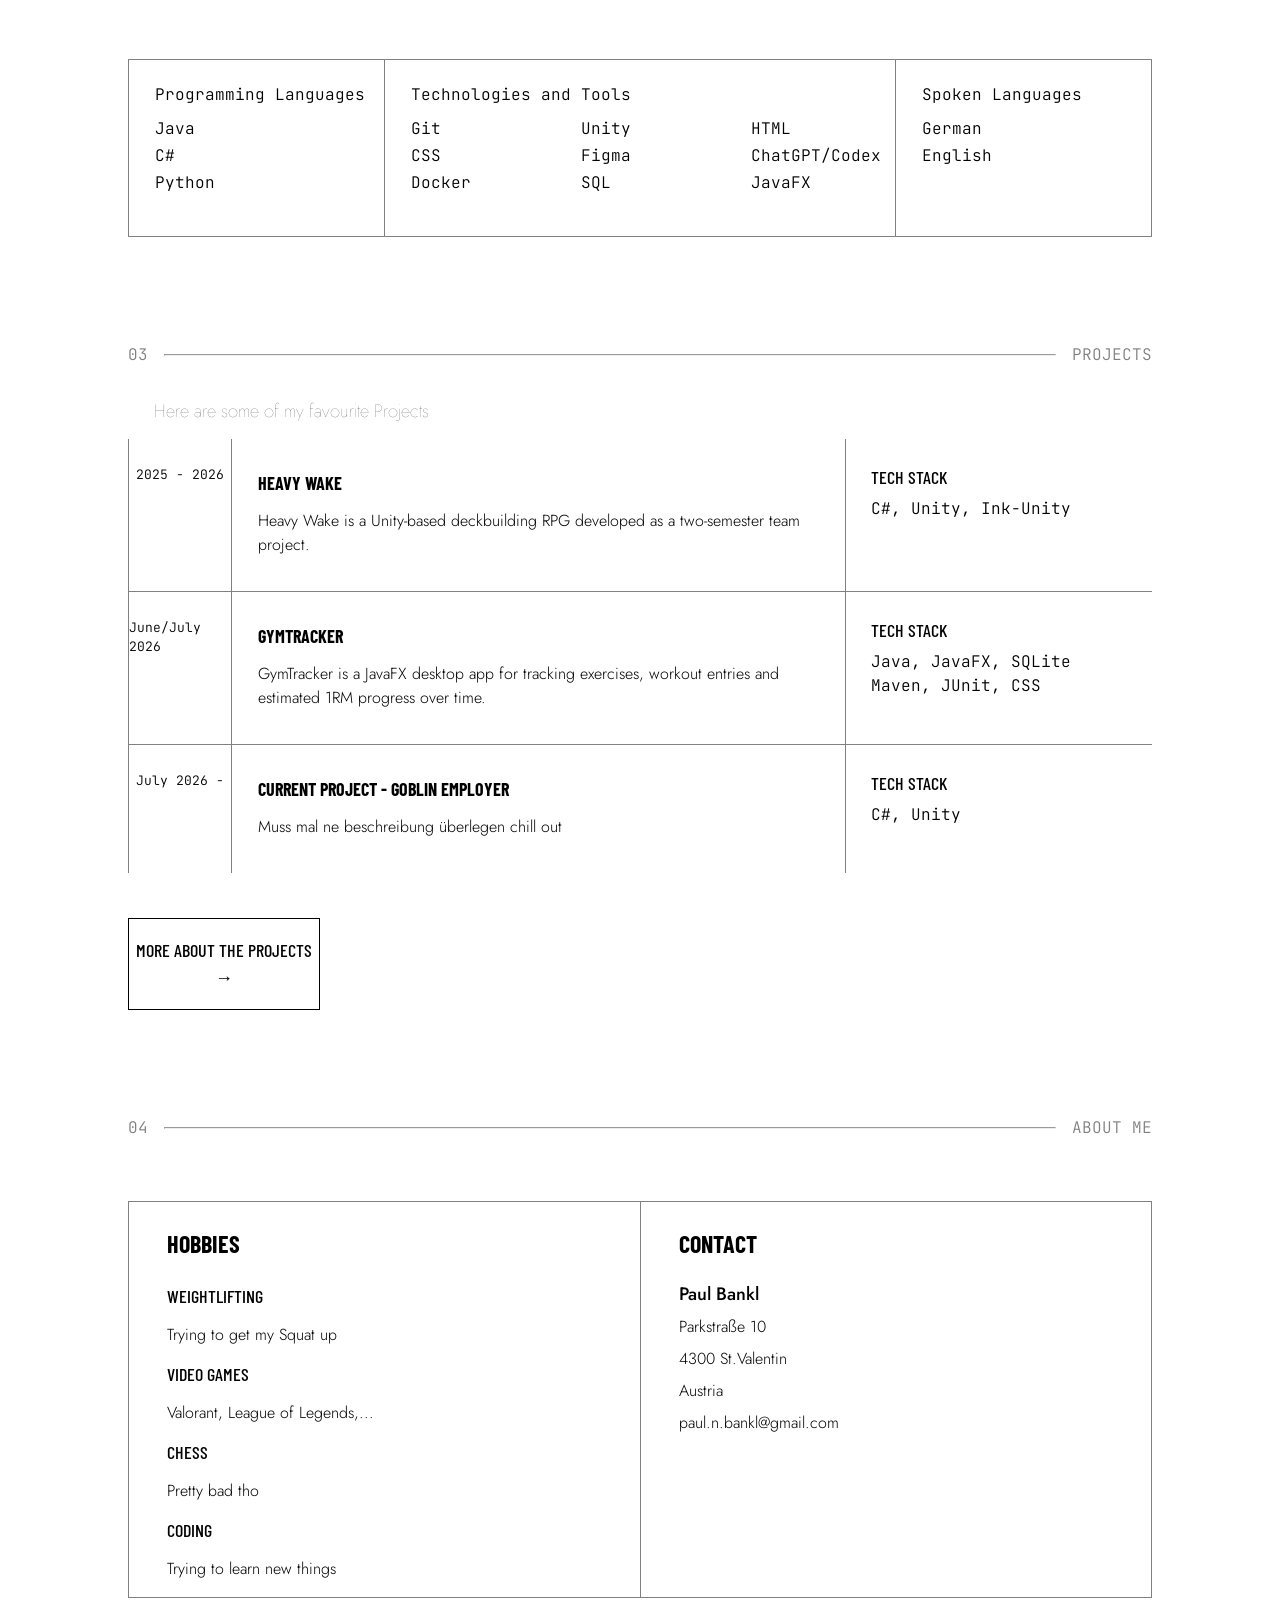
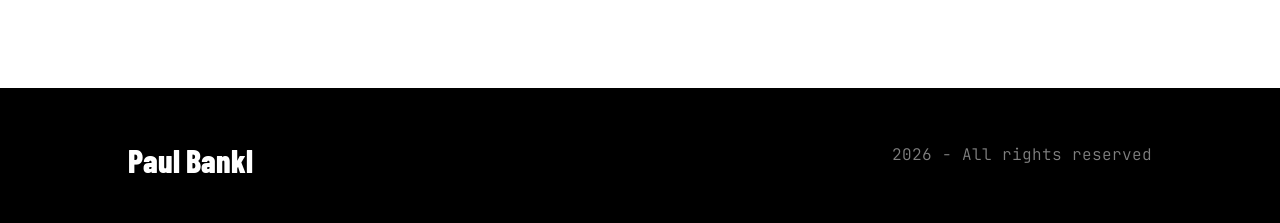
==== commit 76e42ff7: "Projects styled" ====
--- a/public/index.html
+++ b/public/index.html
@@ -122,11 +122,8 @@
                 </div>
                 <div class="MainProject">
                     <h1>HEAVY WAKE</h1>
-                    <p class="ProjectDescription">Heavy Wake is a Unity based Deckbuilding RPG created as a Teamproject
-                        over 2 Semesters. We had
-                        the chance
-                        to showcase our Game for our University at the A1 Spielefestival 2026 at the Vienna Austria
-                        Center. </p>
+                    <p class="ProjectDescription">Heavy Wake is a Unity-based deckbuilding RPG developed as a
+                        two-semester team project. </p>
                 </div>
                 <div class="TechStack">
                     <div>
@@ -141,9 +138,8 @@
                 </div>
                 <div class="MainProject">
                     <h1>GYMTRACKER</h1>
-                    <p class="ProjectDescription">GymTracker is a JavaFX based App where the User can insert his
-                        Progress to calculate his
-                        OneRepMax and Check his Progress over Time. </p>
+                    <p class="ProjectDescription">GymTracker is a JavaFX desktop app for tracking exercises, workout
+                        entries and estimated 1RM progress over time. </p>
                 </div>
                 <div class="TechStack">
                     <div>
@@ -157,10 +153,9 @@
                     <p>July 2026 -</p>
                 </div>
                 <div class="MainProject">
-                    <h1>CURRENTPROJECT - GOBLIN EMPLOYER</h1>
-                    <p class="ProjectDescription">Now Im working on a 2D idle Game where you build your empire as a
-                        weapon merchant forcing Goblins
-                        to work in your factories. </p>
+                    <h1>CURRENT PROJECT - GOBLIN EMPLOYER</h1>
+                    <p class="ProjectDescription">Muss mal ne beschreibung überlegen chill out
+                    </p>
                 </div>
                 <div class="TechStack">
                     <div>
--- a/public/style.css
+++ b/public/style.css
@@ -517,12 +517,13 @@
     height: 15vh;
     display: flex;
     flex-direction: row;
+    justify-content: space-between;
     align-items: center;
 }
 
 
 #footer a {
-    margin-left: 15vw;
+    margin-left: 10vw;
     font-size: x-large;
     text-decoration: none;
     color: white;
@@ -532,7 +533,7 @@
 }
 
 #footer p {
-    margin-left: 40vw;
+    margin-right: 10vw;
     color: gray;
     font-family: "JetBrains Mono", monospace;
 }
@@ -586,7 +587,12 @@
 /* Heavy Wake Project */
 
 #HW-Project {
-    height: 100vh;
+    height: auto;
+}
+#HW-Project hr {
+    width: 80vw;
+    margin: 0 auto;
+    margin-top: 10vh;
 }
 .PrInfo {
     display: flex;
@@ -607,6 +613,7 @@
     color: gray;
 }
 .PrStack {
+    margin-top: 2vh;
     display: flex;
     flex-direction: column;
 }
@@ -624,12 +631,12 @@
     font-family: "JetBrains Mono", monospace;
     font-weight: 300;
     font-size: 1rem;
-    line-height: 1;
+    line-height: 1.5;
     color: black;
 } 
 .PR-Title {
     margin-left: 10vw;
-    margin-top: 5vh;
+    margin-top: 0vh;
     font-family: "Barlow Condensed", sans-serif;
     font-weight: 900;
     font-size: 5rem;
@@ -671,25 +678,109 @@
     margin-top: 5vh;
     margin-bottom: 2vh;
 }
-.project-video-wrapper p {
+.project-video-wrapper p, a {
     margin-top: 1vh;
     font-family: "Jost", sans-serif;
     font-weight: 300;
     color: black;
 }
 
+#HWSteam {
+    margin-left: 10vw;
+    display: grid;
+    grid-template-columns: 1fr 2fr;
+}
+#GEST {
+    font-family: "Barlow Condensed", sans-serif;
+    font-weight: 500;
+    font-size: 1.2rem;
+    color: black;
+    margin-left: 10vw;
+    margin-bottom: 0vh;
+    margin-top: 2vh;
+}
+#GHLink a, p {
+    font-family: "Jost", sans-serif;
+    font-weight: 300;
+    line-height: 1.5;
+    color: black;
+}
+
 
 
 /* GymTracker Project */
-#GT-Project {
-    background-color: red;
-}
-
+#GT-Project hr {
+    width: 80vw;
+    margin: 0 auto;
+    margin-top: 10vh;
+}
+
+.GTPics {
+    display: flex;
+    gap: 2rem;
+    width: 80vw;
+    margin: 0 auto;
+}
+
+.GTPics img {
+    width: 50%;
+    height: 350px;
+    object-fit: cover;
+    border: 1px solid gray;
+}
+#GHLink {
+    margin-left: 10vw;
+    margin-top: 2vh;
+}
+#GHLink h1 {
+    font-family: "Barlow Condensed", sans-serif;
+    font-weight: 500;
+    font-size: 1.2rem;
+    color: black;
+}
+#GHLink a, p {
+    font-family: "Jost", sans-serif;
+    font-weight: 300;
+    line-height: 1.5;
+    color: black;
+    text-decoration: none;
+}
+#GHLink a:hover {
+    text-decoration: underline;
+}
 
 
 
 
 /* Goblin Employer Project */
-#GE-Project {
-    background-color: blue;
-}
+#GE-Project hr {
+    width: 80vw;
+    margin: 0 auto;
+    margin-top: 10vh;
+}
+
+
+
+
+/* More Coming Soon Section */
+#MoreComing hr {
+    width: 80vw;
+    margin: 0 auto;
+    margin-top: 10vh;
+}
+#MoreComing h1 {
+    margin-left: 10vw;
+    margin-top: 5vh;
+    font-family: "Barlow Condensed", sans-serif;
+    font-weight: 700;
+    font-size: 2rem;
+    color: darkgray;
+}
+#MoreComing p {
+    margin-left: 10vw;
+    margin-top: 1vh;
+    font-family: "Jost", sans-serif;
+    font-weight: 300;
+    line-height: 1.5;
+    color: black;
+}
